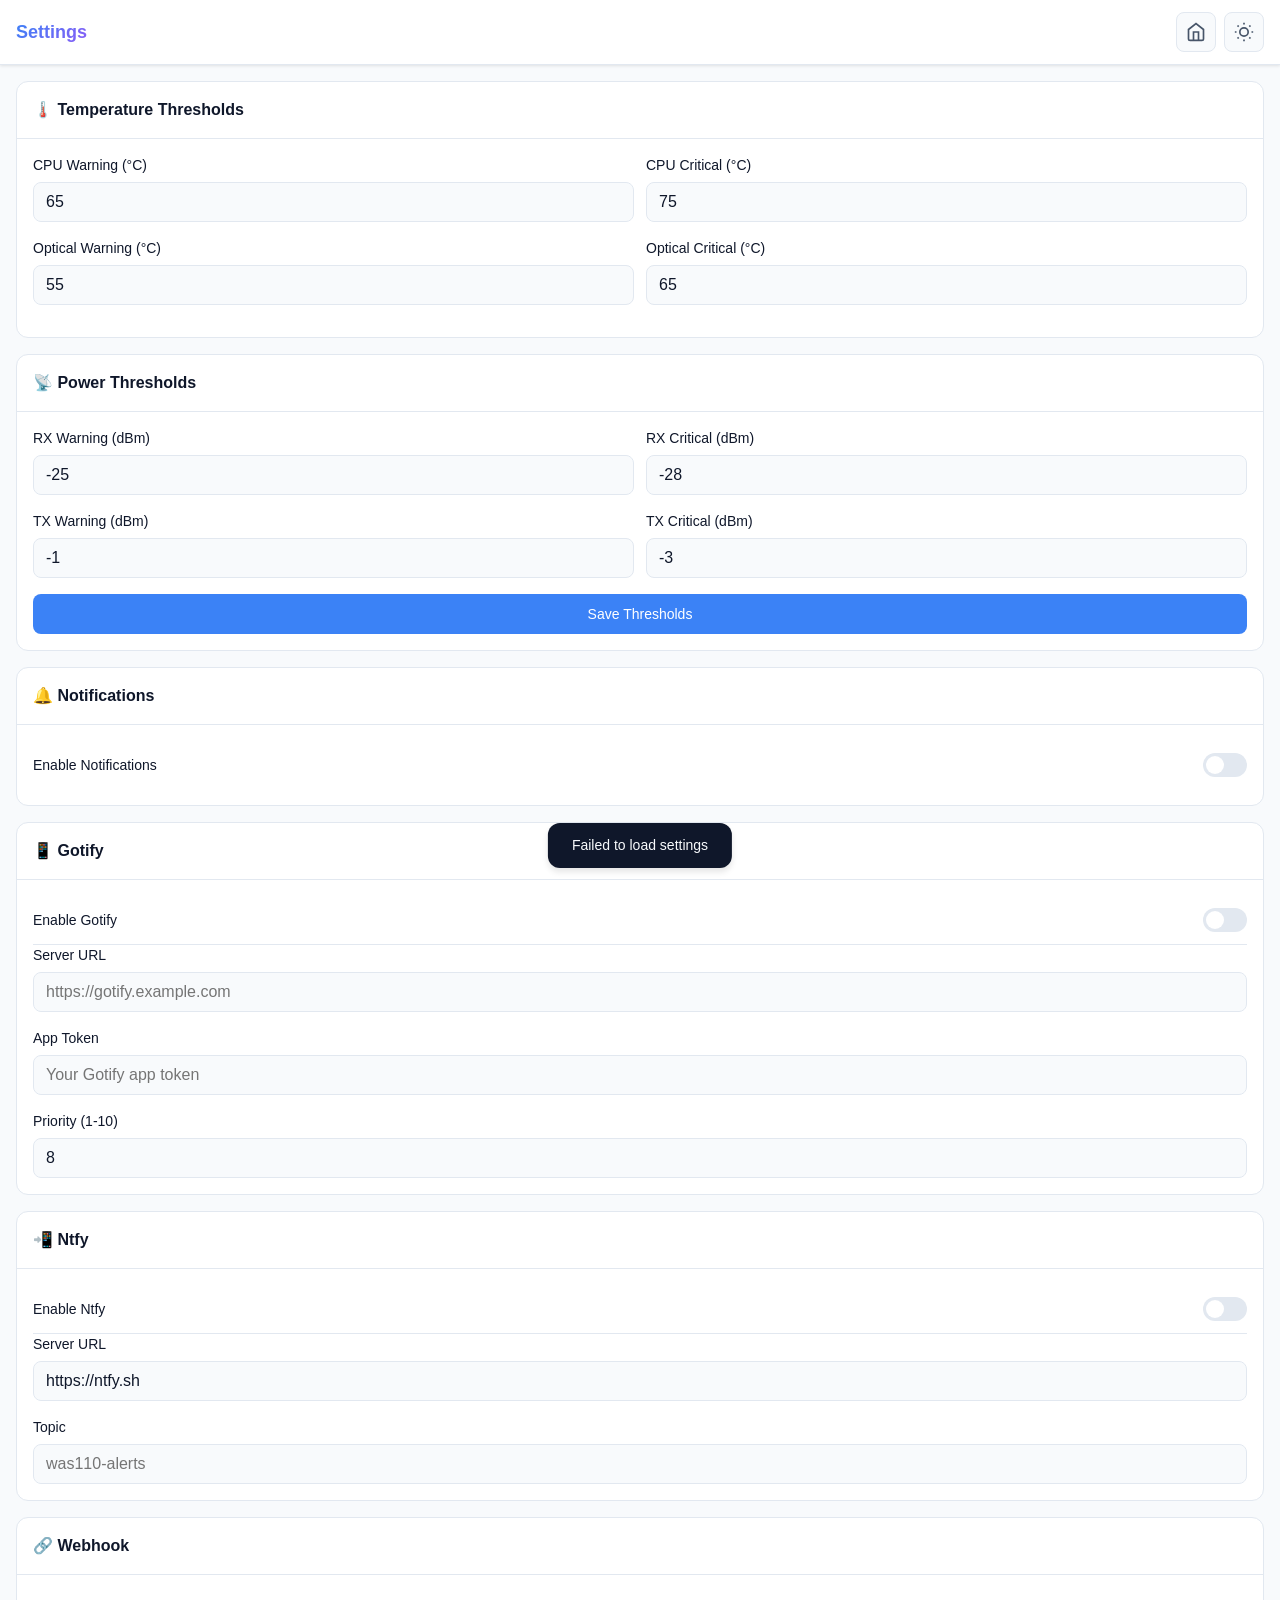
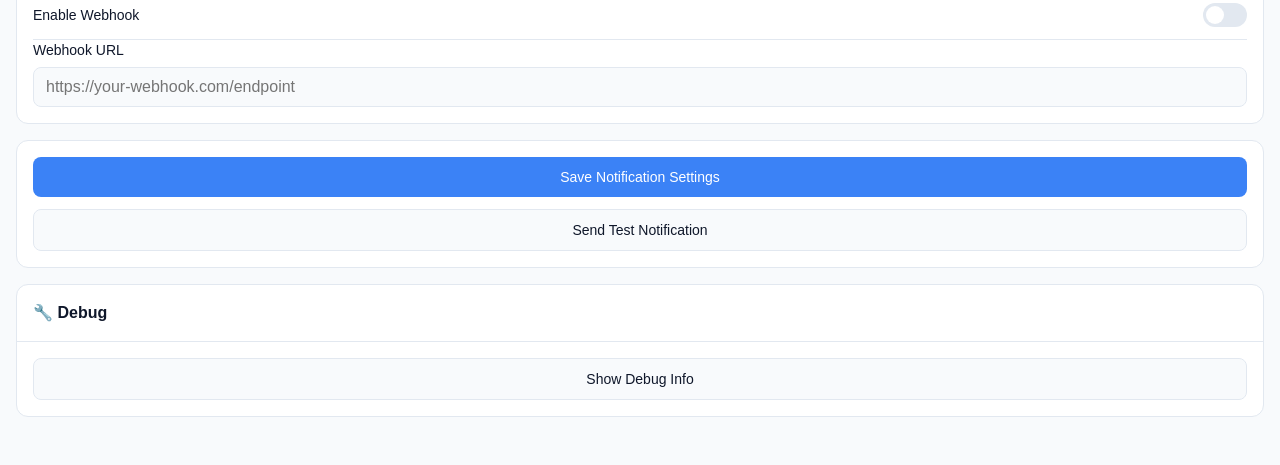
==== static/settings.html @ fa09be5e "feat: Add mobile-first UI, PWA support, and configurable notifications - Refactor UI with mobile-fir" ====
<!DOCTYPE html>
<html lang="en">
<head>
    <meta charset="UTF-8">
    <meta name="viewport" content="width=device-width, initial-scale=1.0, viewport-fit=cover">
    <meta name="theme-color" content="#3b82f6">
    <title>Settings - WAS-110 Monitor</title>
    <link rel="manifest" href="/manifest.json">
    <link rel="stylesheet" href="/static/css/style.css">
    <link rel="icon" href="data:image/svg+xml,<svg xmlns='http://www.w3.org/2000/svg' viewBox='0 0 100 100'><text y='.9em' font-size='90'>⚙️</text></svg>">
</head>
<body>
    <!-- Header -->
    <header class="header">
        <div class="header-content">
            <h1 class="logo">Settings</h1>
            <div class="header-actions">
                <a href="/" class="icon-btn" title="Back to Dashboard">
                    <svg viewBox="0 0 24 24" fill="none" stroke="currentColor" stroke-width="2">
                        <path d="M3 9l9-7 9 7v11a2 2 0 01-2 2H5a2 2 0 01-2-2z"/>
                        <polyline points="9 22 9 12 15 12 15 22"/>
                    </svg>
                </a>
                <button id="theme-btn" class="icon-btn" title="Toggle theme">
                    <svg viewBox="0 0 24 24" fill="none" stroke="currentColor" stroke-width="2">
                        <circle cx="12" cy="12" r="5"/>
                        <path d="M12 1v2M12 21v2M4.22 4.22l1.42 1.42M18.36 18.36l1.42 1.42M1 12h2M21 12h2M4.22 19.78l1.42-1.42M18.36 5.64l1.42-1.42"/>
                    </svg>
                </button>
            </div>
        </div>
    </header>

    <main class="main">
        <!-- Alert Thresholds -->
        <div class="settings-section">
            <div class="settings-header">🌡️ Temperature Thresholds</div>
            <div class="settings-content">
                <div class="form-row">
                    <div class="form-group">
                        <label class="form-label">CPU Warning (°C)</label>
                        <input type="number" class="form-input" id="temp1_warning" value="65">
                    </div>
                    <div class="form-group">
                        <label class="form-label">CPU Critical (°C)</label>
                        <input type="number" class="form-input" id="temp1_critical" value="75">
                    </div>
                </div>
                <div class="form-row">
                    <div class="form-group">
                        <label class="form-label">Optical Warning (°C)</label>
                        <input type="number" class="form-input" id="optical_temp_warning" value="55">
                    </div>
                    <div class="form-group">
                        <label class="form-label">Optical Critical (°C)</label>
                        <input type="number" class="form-input" id="optical_temp_critical" value="65">
                    </div>
                </div>
            </div>
        </div>

        <div class="settings-section">
            <div class="settings-header">📡 Power Thresholds</div>
            <div class="settings-content">
                <div class="form-row">
                    <div class="form-group">
                        <label class="form-label">RX Warning (dBm)</label>
                        <input type="number" step="0.1" class="form-input" id="rx_power_warning" value="-25">
                    </div>
                    <div class="form-group">
                        <label class="form-label">RX Critical (dBm)</label>
                        <input type="number" step="0.1" class="form-input" id="rx_power_critical" value="-28">
                    </div>
                </div>
                <div class="form-row">
                    <div class="form-group">
                        <label class="form-label">TX Warning (dBm)</label>
                        <input type="number" step="0.1" class="form-input" id="tx_power_warning" value="-1">
                    </div>
                    <div class="form-group">
                        <label class="form-label">TX Critical (dBm)</label>
                        <input type="number" step="0.1" class="form-input" id="tx_power_critical" value="-3">
                    </div>
                </div>
                <button class="btn btn-primary btn-block" id="save-thresholds">Save Thresholds</button>
            </div>
        </div>

        <!-- Notifications -->
        <div class="settings-section">
            <div class="settings-header">🔔 Notifications</div>
            <div class="settings-content">
                <div class="toggle-group">
                    <span class="toggle-label">Enable Notifications</span>
                    <label class="toggle">
                        <input type="checkbox" id="notifications_enabled">
                        <span class="toggle-slider"></span>
                    </label>
                </div>
            </div>
        </div>

        <!-- Gotify -->
        <div class="settings-section">
            <div class="settings-header">📱 Gotify</div>
            <div class="settings-content">
                <div class="toggle-group">
                    <span class="toggle-label">Enable Gotify</span>
                    <label class="toggle">
                        <input type="checkbox" id="gotify_enabled">
                        <span class="toggle-slider"></span>
                    </label>
                </div>
                <div class="form-group">
                    <label class="form-label">Server URL</label>
                    <input type="url" class="form-input" id="gotify_url" placeholder="https://gotify.example.com">
                </div>
                <div class="form-group">
                    <label class="form-label">App Token</label>
                    <input type="password" class="form-input" id="gotify_token" placeholder="Your Gotify app token">
                </div>
                <div class="form-group">
                    <label class="form-label">Priority (1-10)</label>
                    <input type="number" class="form-input" id="gotify_priority" value="8" min="1" max="10">
                </div>
            </div>
        </div>

        <!-- Ntfy -->
        <div class="settings-section">
            <div class="settings-header">📲 Ntfy</div>
            <div class="settings-content">
                <div class="toggle-group">
                    <span class="toggle-label">Enable Ntfy</span>
                    <label class="toggle">
                        <input type="checkbox" id="ntfy_enabled">
                        <span class="toggle-slider"></span>
                    </label>
                </div>
                <div class="form-group">
                    <label class="form-label">Server URL</label>
                    <input type="url" class="form-input" id="ntfy_url" placeholder="https://ntfy.sh" value="https://ntfy.sh">
                </div>
                <div class="form-group">
                    <label class="form-label">Topic</label>
                    <input type="text" class="form-input" id="ntfy_topic" placeholder="was110-alerts">
                </div>
            </div>
        </div>

        <!-- Webhook -->
        <div class="settings-section">
            <div class="settings-header">🔗 Webhook</div>
            <div class="settings-content">
                <div class="toggle-group">
                    <span class="toggle-label">Enable Webhook</span>
                    <label class="toggle">
                        <input type="checkbox" id="webhook_enabled">
                        <span class="toggle-slider"></span>
                    </label>
                </div>
                <div class="form-group">
                    <label class="form-label">Webhook URL</label>
                    <input type="url" class="form-input" id="webhook_url" placeholder="https://your-webhook.com/endpoint">
                </div>
            </div>
        </div>

        <!-- Actions -->
        <div class="settings-section">
            <div class="settings-content">
                <button class="btn btn-primary btn-block" id="save-notifications" style="margin-bottom: 0.75rem">
                    Save Notification Settings
                </button>
                <button class="btn btn-secondary btn-block" id="test-notifications">
                    Send Test Notification
                </button>
            </div>
        </div>

        <!-- Debug -->
        <div class="settings-section">
            <div class="settings-header">🔧 Debug</div>
            <div class="settings-content">
                <button class="btn btn-secondary btn-block" id="show-debug">
                    Show Debug Info
                </button>
                <pre id="debug-output" style="display:none; margin-top:1rem; font-size:0.75rem; overflow-x:auto; background:var(--bg-primary); padding:1rem; border-radius:8px;"></pre>
            </div>
        </div>
    </main>

    <!-- Bottom Nav (Mobile) -->
    <nav class="bottom-nav">
        <a href="/" class="nav-item">
            <svg viewBox="0 0 24 24" fill="none" stroke="currentColor" stroke-width="2">
                <path d="M3 9l9-7 9 7v11a2 2 0 01-2 2H5a2 2 0 01-2-2z"/>
                <polyline points="9 22 9 12 15 12 15 22"/>
            </svg>
            Dashboard
        </a>
        <a href="/settings" class="nav-item active">
            <svg viewBox="0 0 24 24" fill="none" stroke="currentColor" stroke-width="2">
                <circle cx="12" cy="12" r="3"/>
                <path d="M19.4 15a1.65 1.65 0 00.33 1.82l.06.06a2 2 0 010 2.83 2 2 0 01-2.83 0l-.06-.06a1.65 1.65 0 00-1.82-.33 1.65 1.65 0 00-1 1.51V21a2 2 0 01-2 2 2 2 0 01-2-2v-.09A1.65 1.65 0 009 19.4a1.65 1.65 0 00-1.82.33l-.06.06a2 2 0 01-2.83 0 2 2 0 010-2.83l.06-.06a1.65 1.65 0 00.33-1.82 1.65 1.65 0 00-1.51-1H3a2 2 0 01-2-2 2 2 0 012-2h.09A1.65 1.65 0 004.6 9a1.65 1.65 0 00-.33-1.82l-.06-.06a2 2 0 010-2.83 2 2 0 012.83 0l.06.06a1.65 1.65 0 001.82.33H9a1.65 1.65 0 001-1.51V3a2 2 0 012-2 2 2 0 012 2v.09a1.65 1.65 0 001 1.51 1.65 1.65 0 001.82-.33l.06-.06a2 2 0 012.83 0 2 2 0 010 2.83l-.06.06a1.65 1.65 0 00-.33 1.82V9a1.65 1.65 0 001.51 1H21a2 2 0 012 2 2 2 0 01-2 2h-.09a1.65 1.65 0 00-1.51 1z"/>
            </svg>
            Settings
        </a>
    </nav>

    <!-- Toast -->
    <div id="toast" class="toast"></div>

    <script>
        // Theme
        const theme = localStorage.getItem('theme') || 'light';
        document.documentElement.setAttribute('data-theme', theme);

        document.getElementById('theme-btn').addEventListener('click', () => {
            const current = document.documentElement.getAttribute('data-theme');
            const next = current === 'light' ? 'dark' : 'light';
            document.documentElement.setAttribute('data-theme', next);
            localStorage.setItem('theme', next);
        });

        // Toast
        function showToast(msg, duration = 3000) {
            const toast = document.getElementById('toast');
            toast.textContent = msg;
            toast.classList.add('show');
            setTimeout(() => toast.classList.remove('show'), duration);
        }

        // Load settings
        async function loadSettings() {
            try {
                const res = await fetch('/api/settings');
                const data = await res.json();

                // Thresholds
                const t = data.thresholds;
                document.getElementById('temp1_warning').value = t.temp1_warning;
                document.getElementById('temp1_critical').value = t.temp1_critical;
                document.getElementById('optical_temp_warning').value = t.optical_temp_warning;
                document.getElementById('optical_temp_critical').value = t.optical_temp_critical;
                document.getElementById('rx_power_warning').value = t.rx_power_warning;
                document.getElementById('rx_power_critical').value = t.rx_power_critical;
                document.getElementById('tx_power_warning').value = t.tx_power_warning;
                document.getElementById('tx_power_critical').value = t.tx_power_critical;

                // Notifications
                const n = data.notifications;
                document.getElementById('notifications_enabled').checked = n.enabled;
                document.getElementById('gotify_enabled').checked = n.gotify.enabled;
                document.getElementById('gotify_url').value = n.gotify.url || '';
                document.getElementById('gotify_token').value = n.gotify.token || '';
                document.getElementById('gotify_priority').value = n.gotify.priority || 8;
                document.getElementById('ntfy_enabled').checked = n.ntfy.enabled;
                document.getElementById('ntfy_url').value = n.ntfy.url || 'https://ntfy.sh';
                document.getElementById('ntfy_topic').value = n.ntfy.topic || '';
                document.getElementById('webhook_enabled').checked = n.webhook.enabled;
                document.getElementById('webhook_url').value = n.webhook.url || '';
            } catch (e) {
                showToast('Failed to load settings');
            }
        }

        // Save thresholds
        document.getElementById('save-thresholds').addEventListener('click', async () => {
            const data = {
                temp1_warning: parseFloat(document.getElementById('temp1_warning').value),
                temp1_critical: parseFloat(document.getElementById('temp1_critical').value),
                temp2_warning: parseFloat(document.getElementById('temp1_warning').value),
                temp2_critical: parseFloat(document.getElementById('temp1_critical').value),
                optical_temp_warning: parseFloat(document.getElementById('optical_temp_warning').value),
                optical_temp_critical: parseFloat(document.getElementById('optical_temp_critical').value),
                rx_power_warning: parseFloat(document.getElementById('rx_power_warning').value),
                rx_power_critical: parseFloat(document.getElementById('rx_power_critical').value),
                tx_power_warning: parseFloat(document.getElementById('tx_power_warning').value),
                tx_power_critical: parseFloat(document.getElementById('tx_power_critical').value),
            };

            try {
                const res = await fetch('/api/settings/thresholds', {
                    method: 'POST',
                    headers: { 'Content-Type': 'application/json' },
                    body: JSON.stringify(data)
                });
                if (res.ok) showToast('Thresholds saved!');
                else showToast('Failed to save');
            } catch (e) {
                showToast('Error saving thresholds');
            }
        });

        // Save notifications
        document.getElementById('save-notifications').addEventListener('click', async () => {
            const data = {
                notifications_enabled: document.getElementById('notifications_enabled').checked,
                gotify_enabled: document.getElementById('gotify_enabled').checked,
                gotify_url: document.getElementById('gotify_url').value,
                gotify_token: document.getElementById('gotify_token').value,
                gotify_priority: parseInt(document.getElementById('gotify_priority').value),
                ntfy_enabled: document.getElementById('ntfy_enabled').checked,
                ntfy_url: document.getElementById('ntfy_url').value,
                ntfy_topic: document.getElementById('ntfy_topic').value,
                webhook_enabled: document.getElementById('webhook_enabled').checked,
                webhook_url: document.getElementById('webhook_url').value,
            };

            try {
                const res = await fetch('/api/settings/notifications', {
                    method: 'POST',
                    headers: { 'Content-Type': 'application/json' },
                    body: JSON.stringify(data)
                });
                if (res.ok) showToast('Notification settings saved!');
                else showToast('Failed to save');
            } catch (e) {
                showToast('Error saving notifications');
            }
        });

        // Test notifications
        document.getElementById('test-notifications').addEventListener('click', async () => {
            try {
                const res = await fetch('/api/notifications/test', { method: 'POST' });
                const data = await res.json();
                if (data.results.success.length > 0) {
                    showToast(`Test sent to: ${data.results.success.join(', ')}`);
                } else {
                    showToast('No notifications sent. Check settings.');
                }
            } catch (e) {
                showToast('Error sending test');
            }
        });

        // Debug
        document.getElementById('show-debug').addEventListener('click', async () => {
            const output = document.getElementById('debug-output');
            if (output.style.display === 'none') {
                try {
                    const res = await fetch('/api/debug');
                    const data = await res.json();
                    output.textContent = JSON.stringify(data, null, 2);
                    output.style.display = 'block';
                } catch (e) {
                    output.textContent = 'Error loading debug info';
                    output.style.display = 'block';
                }
            } else {
                output.style.display = 'none';
            }
        });

        loadSettings();
    </script>
</body>
</html>
---- static/css/style.css ----
/* WAS-110 Monitor - Mobile-First Responsive Design */

:root {
    --bg-primary: #f8fafc;
    --bg-secondary: #ffffff;
    --bg-card: #ffffff;
    --text-primary: #0f172a;
    --text-secondary: #475569;
    --text-muted: #94a3b8;
    --border-color: #e2e8f0;
    --shadow: 0 1px 3px rgba(0,0,0,0.1);
    --shadow-lg: 0 4px 6px rgba(0,0,0,0.1);
    --radius: 12px;
    --radius-sm: 8px;

    --status-ok: #10b981;
    --status-warning: #f59e0b;
    --status-critical: #ef4444;
    --status-info: #3b82f6;

    --chart-temp1: #ef4444;
    --chart-temp2: #f97316;
    --chart-optical: #eab308;
    --chart-voltage: #22c55e;
    --chart-bias: #06b6d4;
    --chart-tx: #8b5cf6;
    --chart-rx: #ec4899;
}

[data-theme="dark"] {
    --bg-primary: #0f172a;
    --bg-secondary: #1e293b;
    --bg-card: #1e293b;
    --text-primary: #f1f5f9;
    --text-secondary: #94a3b8;
    --text-muted: #64748b;
    --border-color: #334155;
    --shadow: 0 1px 3px rgba(0,0,0,0.3);
    --shadow-lg: 0 4px 6px rgba(0,0,0,0.4);
}

* {
    margin: 0;
    padding: 0;
    box-sizing: border-box;
    -webkit-tap-highlight-color: transparent;
}

html { font-size: 16px; }

body {
    font-family: -apple-system, BlinkMacSystemFont, 'Segoe UI', Roboto, sans-serif;
    background: var(--bg-primary);
    color: var(--text-primary);
    min-height: 100vh;
    min-height: 100dvh;
    line-height: 1.5;
    transition: background 0.2s, color 0.2s;
}

/* Header */
.header {
    background: var(--bg-secondary);
    border-bottom: 1px solid var(--border-color);
    padding: 0.75rem 1rem;
    position: sticky;
    top: 0;
    z-index: 100;
    box-shadow: var(--shadow);
}

.header-content {
    display: flex;
    justify-content: space-between;
    align-items: center;
    max-width: 1400px;
    margin: 0 auto;
}

.logo {
    font-size: 1.125rem;
    font-weight: 700;
    background: linear-gradient(135deg, #3b82f6, #8b5cf6);
    -webkit-background-clip: text;
    -webkit-text-fill-color: transparent;
    background-clip: text;
}

.header-actions {
    display: flex;
    align-items: center;
    gap: 0.5rem;
}

.icon-btn {
    width: 40px;
    height: 40px;
    border-radius: var(--radius-sm);
    border: 1px solid var(--border-color);
    background: var(--bg-primary);
    color: var(--text-secondary);
    display: flex;
    align-items: center;
    justify-content: center;
    cursor: pointer;
    transition: all 0.2s;
}

.icon-btn:hover, .icon-btn:active { background: var(--border-color); }
.icon-btn svg { width: 20px; height: 20px; }
.icon-btn.spinning svg { animation: spin 1s linear infinite; }

@keyframes spin {
    from { transform: rotate(0deg); }
    to { transform: rotate(360deg); }
}

.connection-badge {
    display: flex;
    align-items: center;
    gap: 0.375rem;
    padding: 0.375rem 0.75rem;
    border-radius: 9999px;
    font-size: 0.75rem;
    font-weight: 500;
}

.connection-badge.connected {
    background: rgba(16, 185, 129, 0.1);
    color: var(--status-ok);
}

.connection-badge.disconnected {
    background: rgba(239, 68, 68, 0.1);
    color: var(--status-critical);
}

.status-dot {
    width: 6px;
    height: 6px;
    border-radius: 50%;
    background: currentColor;
}

.status-dot.pulse { animation: pulse 2s infinite; }

@keyframes pulse {
    0%, 100% { opacity: 1; }
    50% { opacity: 0.4; }
}

/* Main */
.main {
    padding: 1rem;
    padding-bottom: 5rem;
    max-width: 1400px;
    margin: 0 auto;
}

@media (min-width: 768px) {
    .main { padding-bottom: 2rem; }
}

/* System Info */
.system-info {
    display: flex;
    gap: 1rem;
    padding: 0.75rem 1rem;
    background: var(--bg-card);
    border-radius: var(--radius);
    border: 1px solid var(--border-color);
    margin-bottom: 1rem;
    overflow-x: auto;
    -webkit-overflow-scrolling: touch;
}

.info-item {
    display: flex;
    flex-direction: column;
    min-width: max-content;
}

.info-label {
    font-size: 0.625rem;
    text-transform: uppercase;
    letter-spacing: 0.05em;
    color: var(--text-muted);
}

.info-value {
    font-size: 0.875rem;
    font-weight: 600;
    color: var(--text-primary);
}

/* Stats Grid */
.stats-grid {
    display: grid;
    grid-template-columns: repeat(2, 1fr);
    gap: 0.75rem;
    margin-bottom: 1.5rem;
}

@media (min-width: 640px) {
    .stats-grid { grid-template-columns: repeat(4, 1fr); }
}

@media (min-width: 1024px) {
    .stats-grid { grid-template-columns: repeat(4, 1fr); }
}

.stat-card {
    background: var(--bg-card);
    border-radius: var(--radius);
    padding: 1rem;
    border: 1px solid var(--border-color);
    box-shadow: var(--shadow);
    transition: transform 0.2s;
}

.stat-card:active { transform: scale(0.98); }

.stat-card.warning { border-left: 3px solid var(--status-warning); }

.stat-card.critical {
    border-left: 3px solid var(--status-critical);
    animation: critical-bg 1s infinite;
}

@keyframes critical-bg {
    0%, 100% { background: var(--bg-card); }
    50% { background: rgba(239, 68, 68, 0.05); }
}

.stat-header {
    display: flex;
    justify-content: space-between;
    align-items: center;
    margin-bottom: 0.5rem;
}

.stat-title {
    font-size: 0.75rem;
    color: var(--text-muted);
    font-weight: 500;
}

.stat-icon { font-size: 1rem; }

.stat-value {
    font-size: 1.5rem;
    font-weight: 700;
    color: var(--text-primary);
    line-height: 1;
}

.stat-value .unit {
    font-size: 0.75rem;
    font-weight: 500;
    color: var(--text-muted);
    margin-left: 2px;
}

/* Sections */
.section { margin-bottom: 1.5rem; }

.section-header {
    display: flex;
    justify-content: space-between;
    align-items: center;
    margin-bottom: 0.75rem;
    flex-wrap: wrap;
    gap: 0.5rem;
}

.section-title {
    font-size: 1rem;
    font-weight: 600;
    display: flex;
    align-items: center;
    gap: 0.5rem;
}

/* Time Range */
.time-range {
    display: flex;
    gap: 0.25rem;
    background: var(--bg-card);
    padding: 0.25rem;
    border-radius: var(--radius-sm);
    border: 1px solid var(--border-color);
    overflow-x: auto;
}

.time-btn {
    padding: 0.5rem 0.75rem;
    border: none;
    border-radius: 6px;
    background: transparent;
    color: var(--text-secondary);
    font-size: 0.75rem;
    font-weight: 500;
    cursor: pointer;
    white-space: nowrap;
    transition: all 0.2s;
}

.time-btn:hover { background: var(--bg-primary); }
.time-btn.active { background: var(--status-info); color: white; }

/* Charts */
.charts-grid {
    display: grid;
    grid-template-columns: 1fr;
    gap: 1rem;
}

@media (min-width: 768px) {
    .charts-grid { grid-template-columns: repeat(2, 1fr); }
}

.chart-card {
    background: var(--bg-card);
    border-radius: var(--radius);
    padding: 1rem;
    border: 1px solid var(--border-color);
    box-shadow: var(--shadow);
}

.chart-title {
    font-size: 0.875rem;
    font-weight: 600;
    margin-bottom: 0.75rem;
    display: flex;
    align-items: center;
    gap: 0.5rem;
}

.chart-container {
    position: relative;
    height: 180px;
}

@media (min-width: 768px) {
    .chart-container { height: 220px; }
}

/* Alerts */
.alerts-list {
    background: var(--bg-card);
    border-radius: var(--radius);
    border: 1px solid var(--border-color);
    overflow: hidden;
}

.alert-item {
    display: flex;
    align-items: center;
    gap: 0.75rem;
    padding: 0.75rem 1rem;
    border-bottom: 1px solid var(--border-color);
}

.alert-item:last-child { border-bottom: none; }

.alert-badge {
    width: 32px;
    height: 32px;
    border-radius: 50%;
    display: flex;
    align-items: center;
    justify-content: center;
    font-size: 0.875rem;
    flex-shrink: 0;
}

.alert-badge.warning { background: rgba(245, 158, 11, 0.1); }
.alert-badge.critical { background: rgba(239, 68, 68, 0.1); }
.alert-badge.recovery { background: rgba(16, 185, 129, 0.1); }

.alert-content { flex: 1; min-width: 0; }
.alert-title { font-size: 0.875rem; font-weight: 500; }

.alert-message {
    font-size: 0.75rem;
    color: var(--text-secondary);
    white-space: nowrap;
    overflow: hidden;
    text-overflow: ellipsis;
}

.alert-time {
    font-size: 0.625rem;
    color: var(--text-muted);
    white-space: nowrap;
}

.no-alerts {
    padding: 2rem;
    text-align: center;
    color: var(--text-muted);
    font-size: 0.875rem;
}

/* Bottom Nav */
.bottom-nav {
    display: flex;
    position: fixed;
    bottom: 0;
    left: 0;
    right: 0;
    background: var(--bg-secondary);
    border-top: 1px solid var(--border-color);
    padding: 0.5rem;
    padding-bottom: max(0.5rem, env(safe-area-inset-bottom));
    z-index: 100;
}

@media (min-width: 768px) {
    .bottom-nav { display: none; }
}

.nav-item {
    flex: 1;
    display: flex;
    flex-direction: column;
    align-items: center;
    gap: 0.25rem;
    padding: 0.5rem;
    border-radius: var(--radius-sm);
    color: var(--text-muted);
    text-decoration: none;
    font-size: 0.625rem;
    transition: all 0.2s;
}

.nav-item.active, .nav-item:hover {
    color: var(--status-info);
    background: rgba(59, 130, 246, 0.1);
}

.nav-item svg { width: 20px; height: 20px; }

/* Settings Page */
.settings-section {
    background: var(--bg-card);
    border-radius: var(--radius);
    border: 1px solid var(--border-color);
    margin-bottom: 1rem;
    overflow: hidden;
}

.settings-header {
    padding: 1rem;
    border-bottom: 1px solid var(--border-color);
    font-weight: 600;
    display: flex;
    align-items: center;
    gap: 0.5rem;
}

.settings-content { padding: 1rem; }

.form-group { margin-bottom: 1rem; }
.form-group:last-child { margin-bottom: 0; }

.form-label {
    display: block;
    font-size: 0.875rem;
    font-weight: 500;
    margin-bottom: 0.375rem;
    color: var(--text-primary);
}

.form-hint {
    font-size: 0.75rem;
    color: var(--text-muted);
    margin-top: 0.25rem;
}

.form-input {
    width: 100%;
    padding: 0.625rem 0.75rem;
    border: 1px solid var(--border-color);
    border-radius: var(--radius-sm);
    background: var(--bg-primary);
    color: var(--text-primary);
    font-size: 1rem;
    transition: border-color 0.2s;
}

.form-input:focus {
    outline: none;
    border-color: var(--status-info);
}

.form-row {
    display: grid;
    grid-template-columns: repeat(2, 1fr);
    gap: 0.75rem;
}

.toggle-group {
    display: flex;
    align-items: center;
    justify-content: space-between;
    padding: 0.75rem 0;
    border-bottom: 1px solid var(--border-color);
}

.toggle-group:last-child { border-bottom: none; }

.toggle-label { font-size: 0.875rem; }

.toggle {
    position: relative;
    width: 44px;
    height: 24px;
}

.toggle input { opacity: 0; width: 0; height: 0; }

.toggle-slider {
    position: absolute;
    cursor: pointer;
    inset: 0;
    background: var(--border-color);
    border-radius: 24px;
    transition: 0.2s;
}

.toggle-slider:before {
    position: absolute;
    content: "";
    height: 18px;
    width: 18px;
    left: 3px;
    bottom: 3px;
    background: white;
    border-radius: 50%;
    transition: 0.2s;
}

.toggle input:checked + .toggle-slider { background: var(--status-info); }
.toggle input:checked + .toggle-slider:before { transform: translateX(20px); }

.btn {
    display: inline-flex;
    align-items: center;
    justify-content: center;
    gap: 0.5rem;
    padding: 0.75rem 1.5rem;
    border-radius: var(--radius-sm);
    font-size: 0.875rem;
    font-weight: 500;
    cursor: pointer;
    transition: all 0.2s;
    border: none;
}

.btn-primary { background: var(--status-info); color: white; }
.btn-primary:hover { background: #2563eb; }

.btn-secondary {
    background: var(--bg-primary);
    color: var(--text-primary);
    border: 1px solid var(--border-color);
}

.btn-secondary:hover { background: var(--border-color); }
.btn-block { width: 100%; }

/* Toast */
.toast {
    position: fixed;
    bottom: 5rem;
    left: 50%;
    transform: translateX(-50%) translateY(100px);
    background: var(--text-primary);
    color: var(--bg-primary);
    padding: 0.75rem 1.5rem;
    border-radius: var(--radius);
    font-size: 0.875rem;
    box-shadow: var(--shadow-lg);
    opacity: 0;
    transition: all 0.3s;
    z-index: 1000;
}

.toast.show {
    transform: translateX(-50%) translateY(0);
    opacity: 1;
}

@media (min-width: 768px) {
    .toast { bottom: 2rem; }
}

/* Hidden on mobile / desktop */
.desktop-only { display: none; }
@media (min-width: 768px) {
    .desktop-only { display: flex; }
    .mobile-only { display: none; }
}
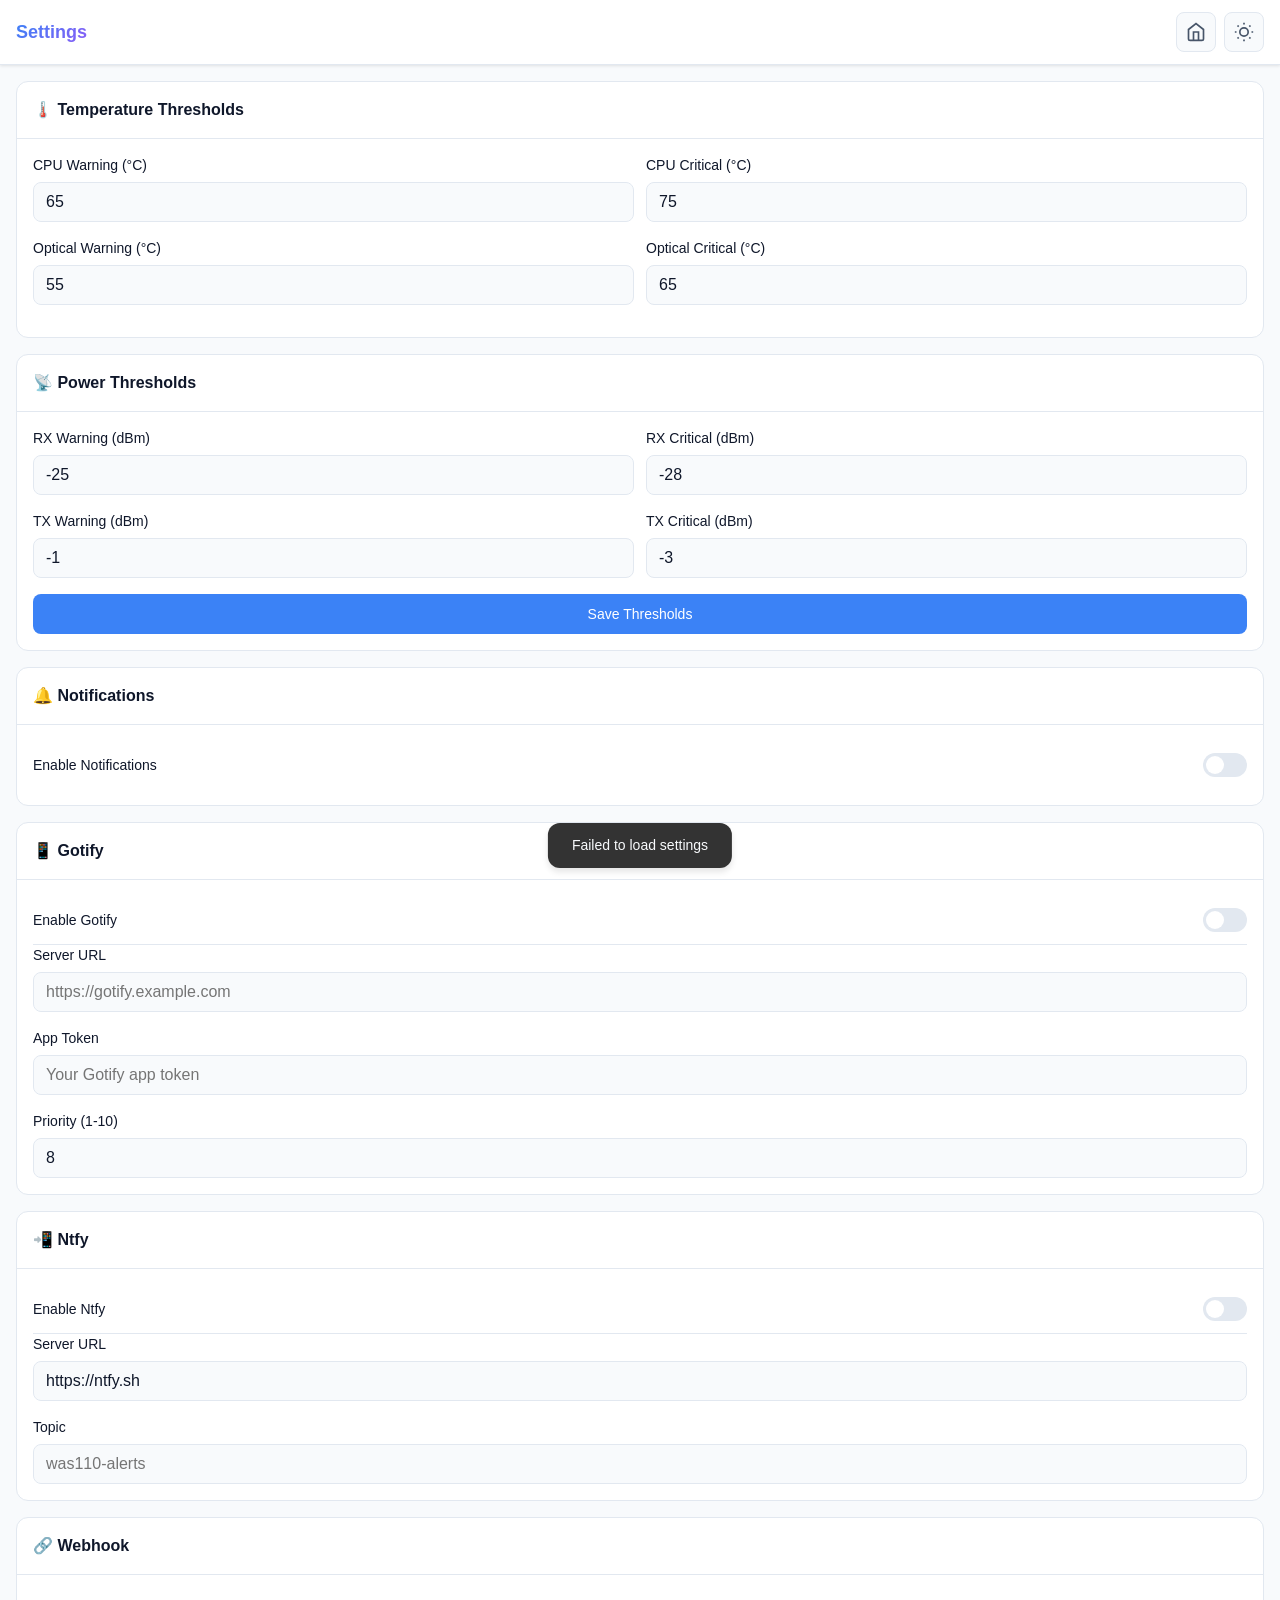
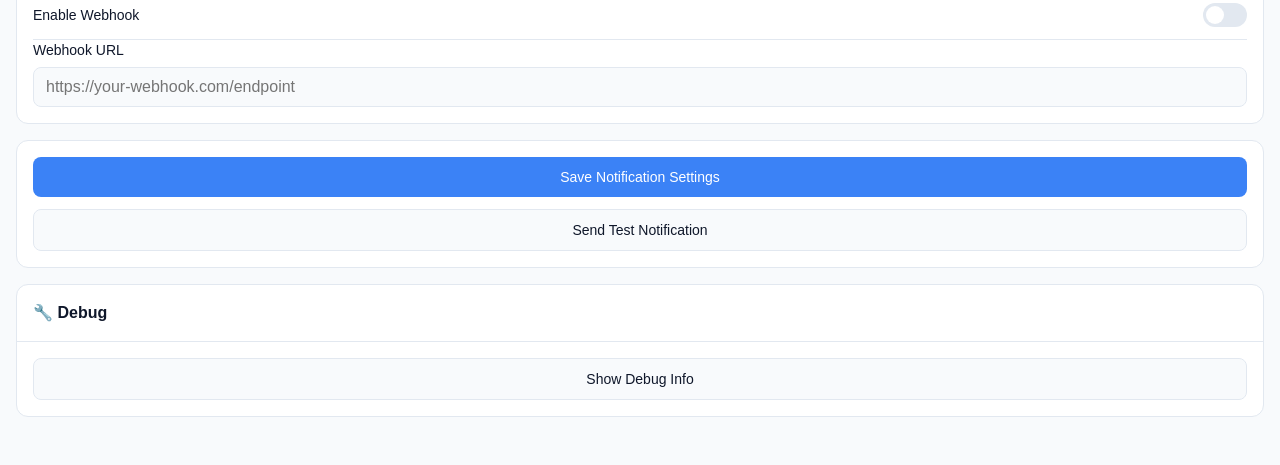
==== commit 74eac2de: "fix: Improve Gotify notification error handling and debugging - Add raise_on_error parameter to _sen" ====
--- a/static/settings.html
+++ b/static/settings.html
@@ -224,10 +224,12 @@
         });
 
         // Toast
-        function showToast(msg, duration = 3000) {
+        function showToast(msg, isError = false) {
             const toast = document.getElementById('toast');
             toast.textContent = msg;
+            toast.style.background = isError ? '#dc3545' : '#333';
             toast.classList.add('show');
+            const duration = isError ? 6000 : 3000;
             setTimeout(() => toast.classList.remove('show'), duration);
         }
 
@@ -328,11 +330,17 @@
                 const data = await res.json();
                 if (data.results.success.length > 0) {
                     showToast(`Test sent to: ${data.results.success.join(', ')}`);
-                } else {
-                    showToast('No notifications sent. Check settings.');
+                }
+                if (data.results.failed && data.results.failed.length > 0) {
+                    const errors = data.results.failed.map(f => `${f.channel}: ${f.error}`).join('; ');
+                    showToast(`Failed: ${errors}`, true);
+                    console.error('Notification failures:', data.results.failed);
+                }
+                if (data.results.success.length === 0 && (!data.results.failed || data.results.failed.length === 0)) {
+                    showToast('No notifications configured or enabled.');
                 }
             } catch (e) {
-                showToast('Error sending test');
+                showToast('Error sending test: ' + e.message, true);
             }
         });
 
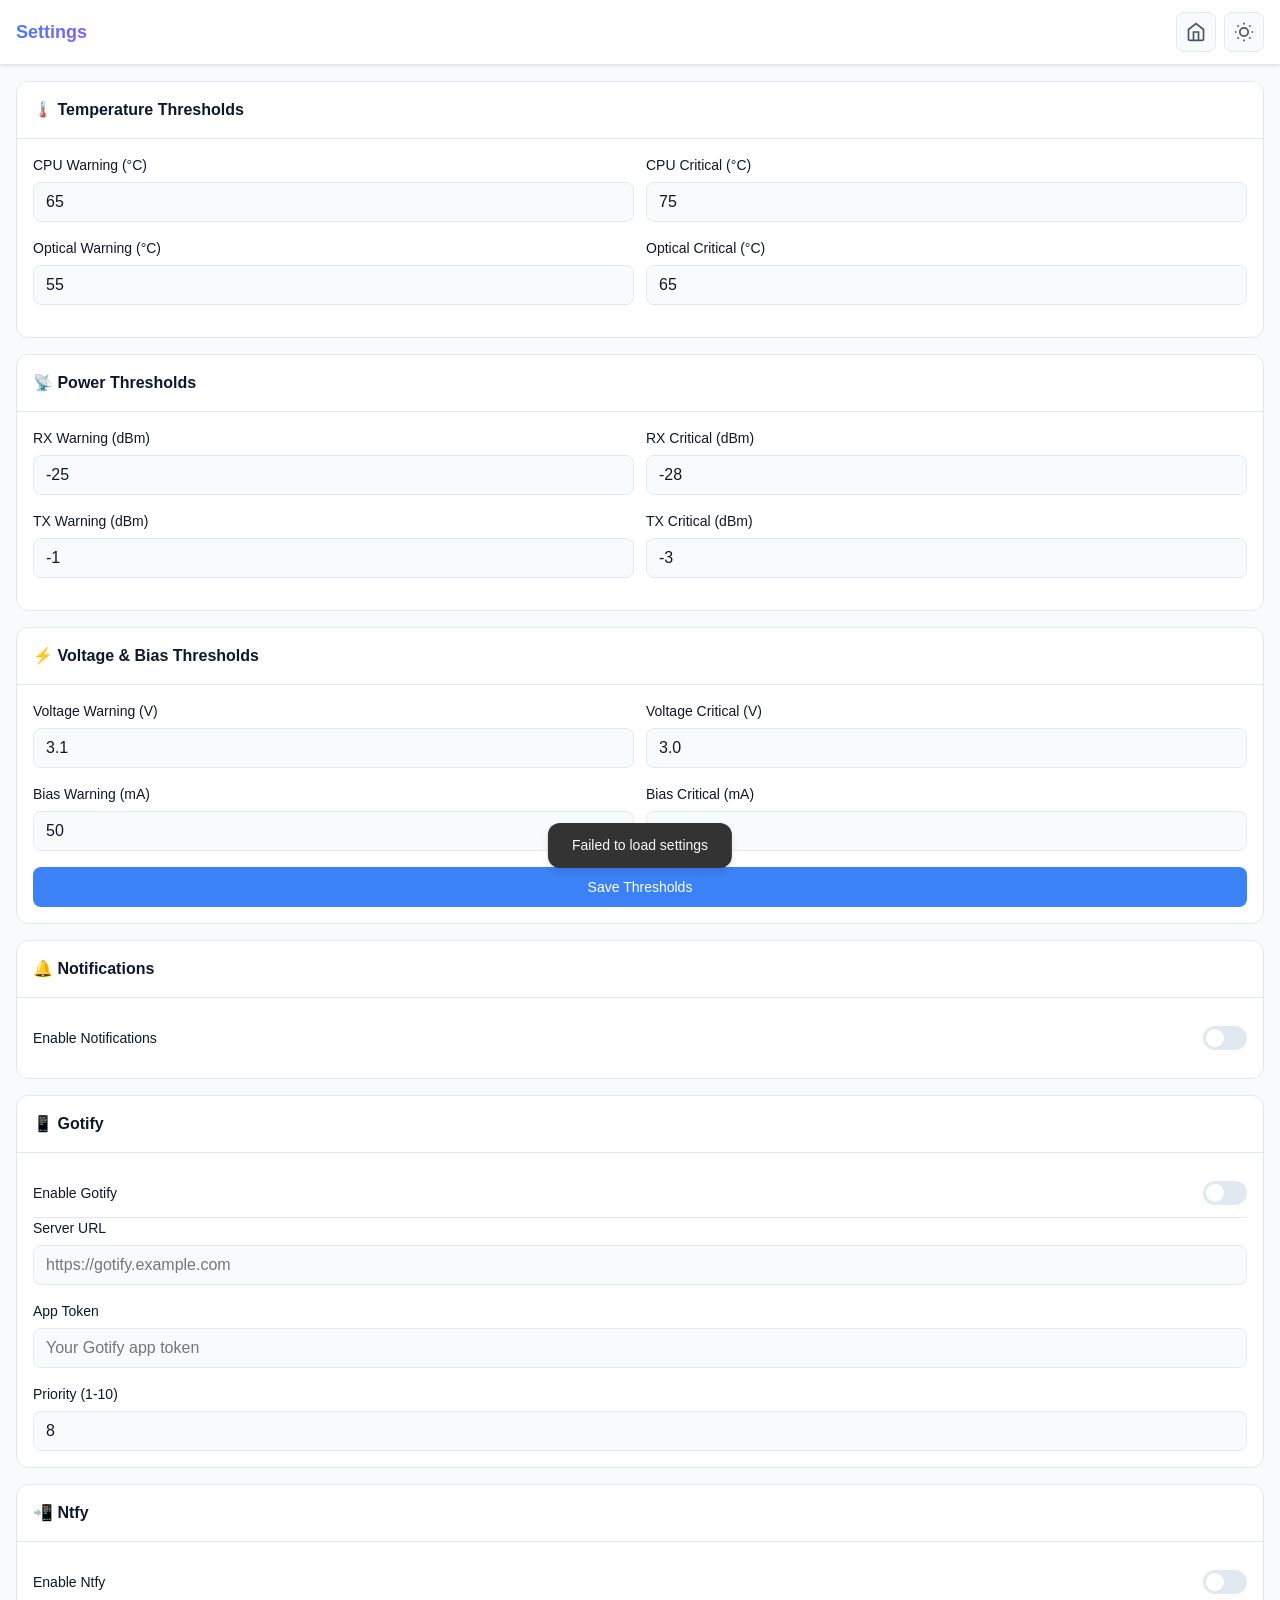
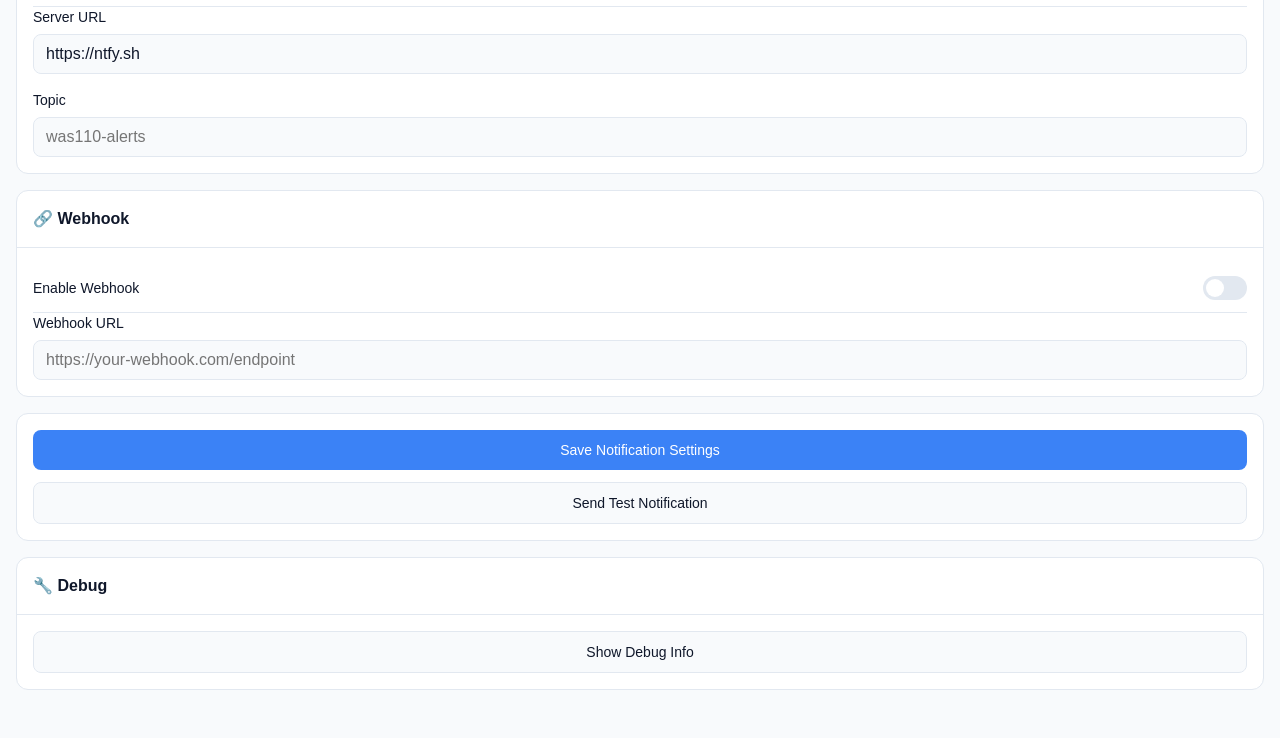
==== commit bcc0bd64: "feat: Add voltage/bias thresholds and persist alert history - Add voltage warning/critical threshold" ====
--- a/static/settings.html
+++ b/static/settings.html
@@ -82,6 +82,32 @@
                         <input type="number" step="0.1" class="form-input" id="tx_power_critical" value="-3">
                     </div>
                 </div>
+            </div>
+        </div>
+
+        <div class="settings-section">
+            <div class="settings-header">⚡ Voltage & Bias Thresholds</div>
+            <div class="settings-content">
+                <div class="form-row">
+                    <div class="form-group">
+                        <label class="form-label">Voltage Warning (V)</label>
+                        <input type="number" step="0.01" class="form-input" id="voltage_warning" value="3.1">
+                    </div>
+                    <div class="form-group">
+                        <label class="form-label">Voltage Critical (V)</label>
+                        <input type="number" step="0.01" class="form-input" id="voltage_critical" value="3.0">
+                    </div>
+                </div>
+                <div class="form-row">
+                    <div class="form-group">
+                        <label class="form-label">Bias Warning (mA)</label>
+                        <input type="number" step="0.1" class="form-input" id="bias_current_warning" value="50">
+                    </div>
+                    <div class="form-group">
+                        <label class="form-label">Bias Critical (mA)</label>
+                        <input type="number" step="0.1" class="form-input" id="bias_current_critical" value="70">
+                    </div>
+                </div>
                 <button class="btn btn-primary btn-block" id="save-thresholds">Save Thresholds</button>
             </div>
         </div>
@@ -249,6 +275,10 @@
                 document.getElementById('rx_power_critical').value = t.rx_power_critical;
                 document.getElementById('tx_power_warning').value = t.tx_power_warning;
                 document.getElementById('tx_power_critical').value = t.tx_power_critical;
+                document.getElementById('voltage_warning').value = t.voltage_warning || 3.1;
+                document.getElementById('voltage_critical').value = t.voltage_critical || 3.0;
+                document.getElementById('bias_current_warning').value = t.bias_current_warning || 50;
+                document.getElementById('bias_current_critical').value = t.bias_current_critical || 70;
 
                 // Notifications
                 const n = data.notifications;
@@ -280,10 +310,14 @@
                 rx_power_critical: parseFloat(document.getElementById('rx_power_critical').value),
                 tx_power_warning: parseFloat(document.getElementById('tx_power_warning').value),
                 tx_power_critical: parseFloat(document.getElementById('tx_power_critical').value),
+                voltage_warning: parseFloat(document.getElementById('voltage_warning').value),
+                voltage_critical: parseFloat(document.getElementById('voltage_critical').value),
+                bias_current_warning: parseFloat(document.getElementById('bias_current_warning').value),
+                bias_current_critical: parseFloat(document.getElementById('bias_current_critical').value),
             };
 
             try {
-                const res = await fetch('/api/settings/thresholds', {
+                const res = await fetch('/api/thresholds', {
                     method: 'POST',
                     headers: { 'Content-Type': 'application/json' },
                     body: JSON.stringify(data)
@@ -311,7 +345,7 @@
             };
 
             try {
-                const res = await fetch('/api/settings/notifications', {
+                const res = await fetch('/api/notifications', {
                     method: 'POST',
                     headers: { 'Content-Type': 'application/json' },
                     body: JSON.stringify(data)
--- a/static/css/style.css
+++ b/static/css/style.css
@@ -63,6 +63,7 @@
     background: var(--bg-secondary);
     border-bottom: 1px solid var(--border-color);
     padding: 0.75rem 1rem;
+    padding-top: max(0.75rem, env(safe-area-inset-top));
     position: sticky;
     top: 0;
     z-index: 100;
@@ -598,7 +599,14 @@
 
 /* Hidden on mobile / desktop */
 .desktop-only { display: none; }
+.header-actions .desktop-only { display: none; }
 @media (min-width: 768px) {
     .desktop-only { display: flex; }
+    .header-actions .desktop-only { display: flex; }
     .mobile-only { display: none; }
 }
+
+/* Show refresh button on mobile but hide settings (use bottom nav) */
+@media (max-width: 767px) {
+    .header-actions .icon-btn:not(.desktop-only) { display: flex; }
+}
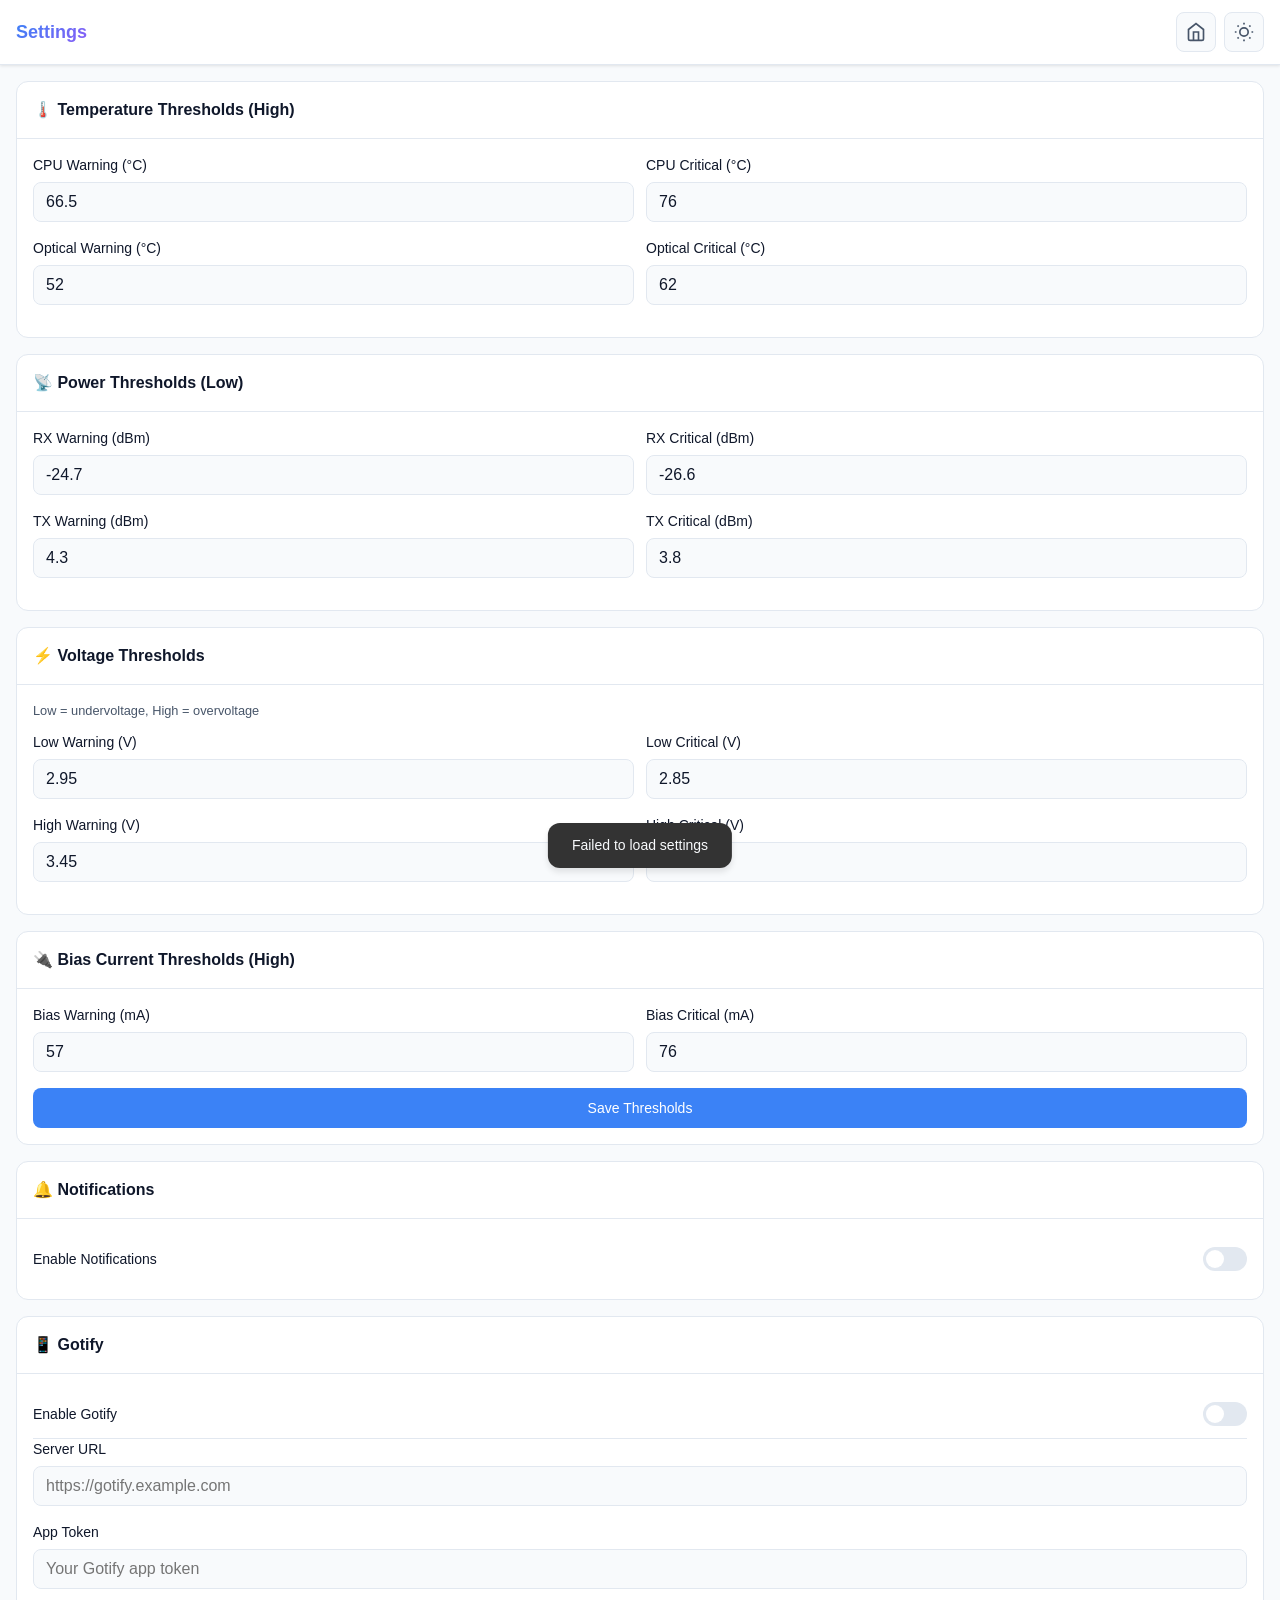
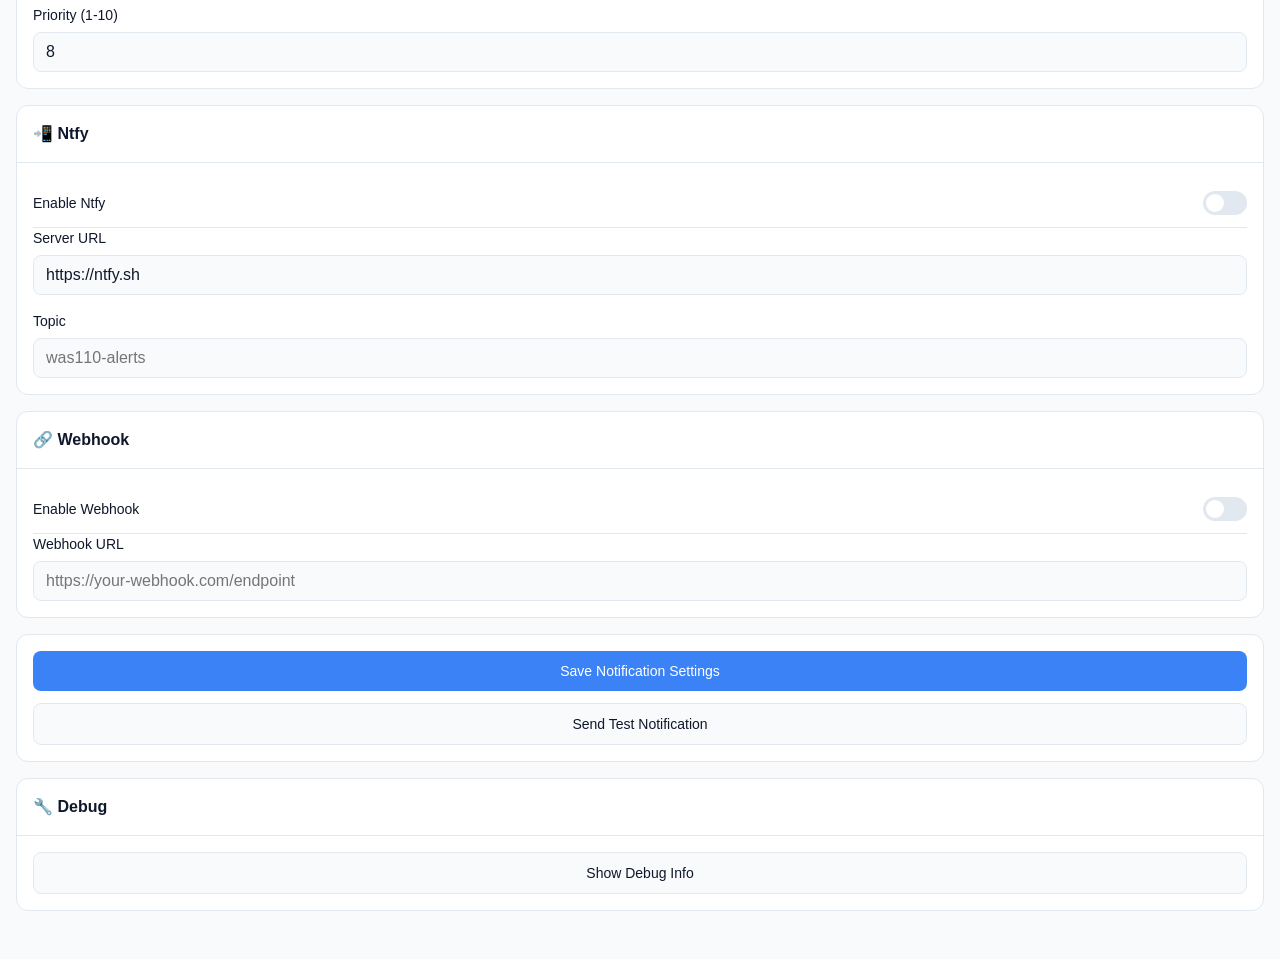
==== commit d512e24c: "feat: Update thresholds based on WAS-110/PRX126 specs with 5% safety margin - Temperature: 66.5°C wa" ====
--- a/static/settings.html
+++ b/static/settings.html
@@ -34,78 +34,95 @@
     <main class="main">
         <!-- Alert Thresholds -->
         <div class="settings-section">
-            <div class="settings-header">🌡️ Temperature Thresholds</div>
+            <div class="settings-header">🌡️ Temperature Thresholds (High)</div>
             <div class="settings-content">
                 <div class="form-row">
                     <div class="form-group">
                         <label class="form-label">CPU Warning (°C)</label>
-                        <input type="number" class="form-input" id="temp1_warning" value="65">
+                        <input type="number" step="0.1" class="form-input" id="temp1_warning" value="66.5">
                     </div>
                     <div class="form-group">
                         <label class="form-label">CPU Critical (°C)</label>
-                        <input type="number" class="form-input" id="temp1_critical" value="75">
+                        <input type="number" step="0.1" class="form-input" id="temp1_critical" value="76">
                     </div>
                 </div>
                 <div class="form-row">
                     <div class="form-group">
                         <label class="form-label">Optical Warning (°C)</label>
-                        <input type="number" class="form-input" id="optical_temp_warning" value="55">
+                        <input type="number" step="0.1" class="form-input" id="optical_temp_warning" value="52">
                     </div>
                     <div class="form-group">
                         <label class="form-label">Optical Critical (°C)</label>
-                        <input type="number" class="form-input" id="optical_temp_critical" value="65">
-                    </div>
-                </div>
-            </div>
-        </div>
-
-        <div class="settings-section">
-            <div class="settings-header">📡 Power Thresholds</div>
+                        <input type="number" step="0.1" class="form-input" id="optical_temp_critical" value="62">
+                    </div>
+                </div>
+            </div>
+        </div>
+
+        <div class="settings-section">
+            <div class="settings-header">📡 Power Thresholds (Low)</div>
             <div class="settings-content">
                 <div class="form-row">
                     <div class="form-group">
                         <label class="form-label">RX Warning (dBm)</label>
-                        <input type="number" step="0.1" class="form-input" id="rx_power_warning" value="-25">
+                        <input type="number" step="0.1" class="form-input" id="rx_power_warning" value="-24.7">
                     </div>
                     <div class="form-group">
                         <label class="form-label">RX Critical (dBm)</label>
-                        <input type="number" step="0.1" class="form-input" id="rx_power_critical" value="-28">
+                        <input type="number" step="0.1" class="form-input" id="rx_power_critical" value="-26.6">
                     </div>
                 </div>
                 <div class="form-row">
                     <div class="form-group">
                         <label class="form-label">TX Warning (dBm)</label>
-                        <input type="number" step="0.1" class="form-input" id="tx_power_warning" value="-1">
+                        <input type="number" step="0.1" class="form-input" id="tx_power_warning" value="4.3">
                     </div>
                     <div class="form-group">
                         <label class="form-label">TX Critical (dBm)</label>
-                        <input type="number" step="0.1" class="form-input" id="tx_power_critical" value="-3">
-                    </div>
-                </div>
-            </div>
-        </div>
-
-        <div class="settings-section">
-            <div class="settings-header">⚡ Voltage & Bias Thresholds</div>
-            <div class="settings-content">
-                <div class="form-row">
-                    <div class="form-group">
-                        <label class="form-label">Voltage Warning (V)</label>
-                        <input type="number" step="0.01" class="form-input" id="voltage_warning" value="3.1">
-                    </div>
-                    <div class="form-group">
-                        <label class="form-label">Voltage Critical (V)</label>
-                        <input type="number" step="0.01" class="form-input" id="voltage_critical" value="3.0">
-                    </div>
-                </div>
+                        <input type="number" step="0.1" class="form-input" id="tx_power_critical" value="3.8">
+                    </div>
+                </div>
+            </div>
+        </div>
+
+        <div class="settings-section">
+            <div class="settings-header">⚡ Voltage Thresholds</div>
+            <div class="settings-content">
+                <p style="font-size: 0.8rem; color: var(--text-secondary); margin-bottom: 0.75rem;">Low = undervoltage, High = overvoltage</p>
+                <div class="form-row">
+                    <div class="form-group">
+                        <label class="form-label">Low Warning (V)</label>
+                        <input type="number" step="0.01" class="form-input" id="voltage_low_warning" value="2.95">
+                    </div>
+                    <div class="form-group">
+                        <label class="form-label">Low Critical (V)</label>
+                        <input type="number" step="0.01" class="form-input" id="voltage_low_critical" value="2.85">
+                    </div>
+                </div>
+                <div class="form-row">
+                    <div class="form-group">
+                        <label class="form-label">High Warning (V)</label>
+                        <input type="number" step="0.01" class="form-input" id="voltage_high_warning" value="3.45">
+                    </div>
+                    <div class="form-group">
+                        <label class="form-label">High Critical (V)</label>
+                        <input type="number" step="0.01" class="form-input" id="voltage_high_critical" value="3.6">
+                    </div>
+                </div>
+            </div>
+        </div>
+
+        <div class="settings-section">
+            <div class="settings-header">🔌 Bias Current Thresholds (High)</div>
+            <div class="settings-content">
                 <div class="form-row">
                     <div class="form-group">
                         <label class="form-label">Bias Warning (mA)</label>
-                        <input type="number" step="0.1" class="form-input" id="bias_current_warning" value="50">
+                        <input type="number" step="0.1" class="form-input" id="bias_current_warning" value="57">
                     </div>
                     <div class="form-group">
                         <label class="form-label">Bias Critical (mA)</label>
-                        <input type="number" step="0.1" class="form-input" id="bias_current_critical" value="70">
+                        <input type="number" step="0.1" class="form-input" id="bias_current_critical" value="76">
                     </div>
                 </div>
                 <button class="btn btn-primary btn-block" id="save-thresholds">Save Thresholds</button>
@@ -275,10 +292,12 @@
                 document.getElementById('rx_power_critical').value = t.rx_power_critical;
                 document.getElementById('tx_power_warning').value = t.tx_power_warning;
                 document.getElementById('tx_power_critical').value = t.tx_power_critical;
-                document.getElementById('voltage_warning').value = t.voltage_warning || 3.1;
-                document.getElementById('voltage_critical').value = t.voltage_critical || 3.0;
-                document.getElementById('bias_current_warning').value = t.bias_current_warning || 50;
-                document.getElementById('bias_current_critical').value = t.bias_current_critical || 70;
+                document.getElementById('voltage_low_warning').value = t.voltage_low_warning || 2.95;
+                document.getElementById('voltage_low_critical').value = t.voltage_low_critical || 2.85;
+                document.getElementById('voltage_high_warning').value = t.voltage_high_warning || 3.45;
+                document.getElementById('voltage_high_critical').value = t.voltage_high_critical || 3.6;
+                document.getElementById('bias_current_warning').value = t.bias_current_warning || 57;
+                document.getElementById('bias_current_critical').value = t.bias_current_critical || 76;
 
                 // Notifications
                 const n = data.notifications;
@@ -310,8 +329,10 @@
                 rx_power_critical: parseFloat(document.getElementById('rx_power_critical').value),
                 tx_power_warning: parseFloat(document.getElementById('tx_power_warning').value),
                 tx_power_critical: parseFloat(document.getElementById('tx_power_critical').value),
-                voltage_warning: parseFloat(document.getElementById('voltage_warning').value),
-                voltage_critical: parseFloat(document.getElementById('voltage_critical').value),
+                voltage_low_warning: parseFloat(document.getElementById('voltage_low_warning').value),
+                voltage_low_critical: parseFloat(document.getElementById('voltage_low_critical').value),
+                voltage_high_warning: parseFloat(document.getElementById('voltage_high_warning').value),
+                voltage_high_critical: parseFloat(document.getElementById('voltage_high_critical').value),
                 bias_current_warning: parseFloat(document.getElementById('bias_current_warning').value),
                 bias_current_critical: parseFloat(document.getElementById('bias_current_critical').value),
             };
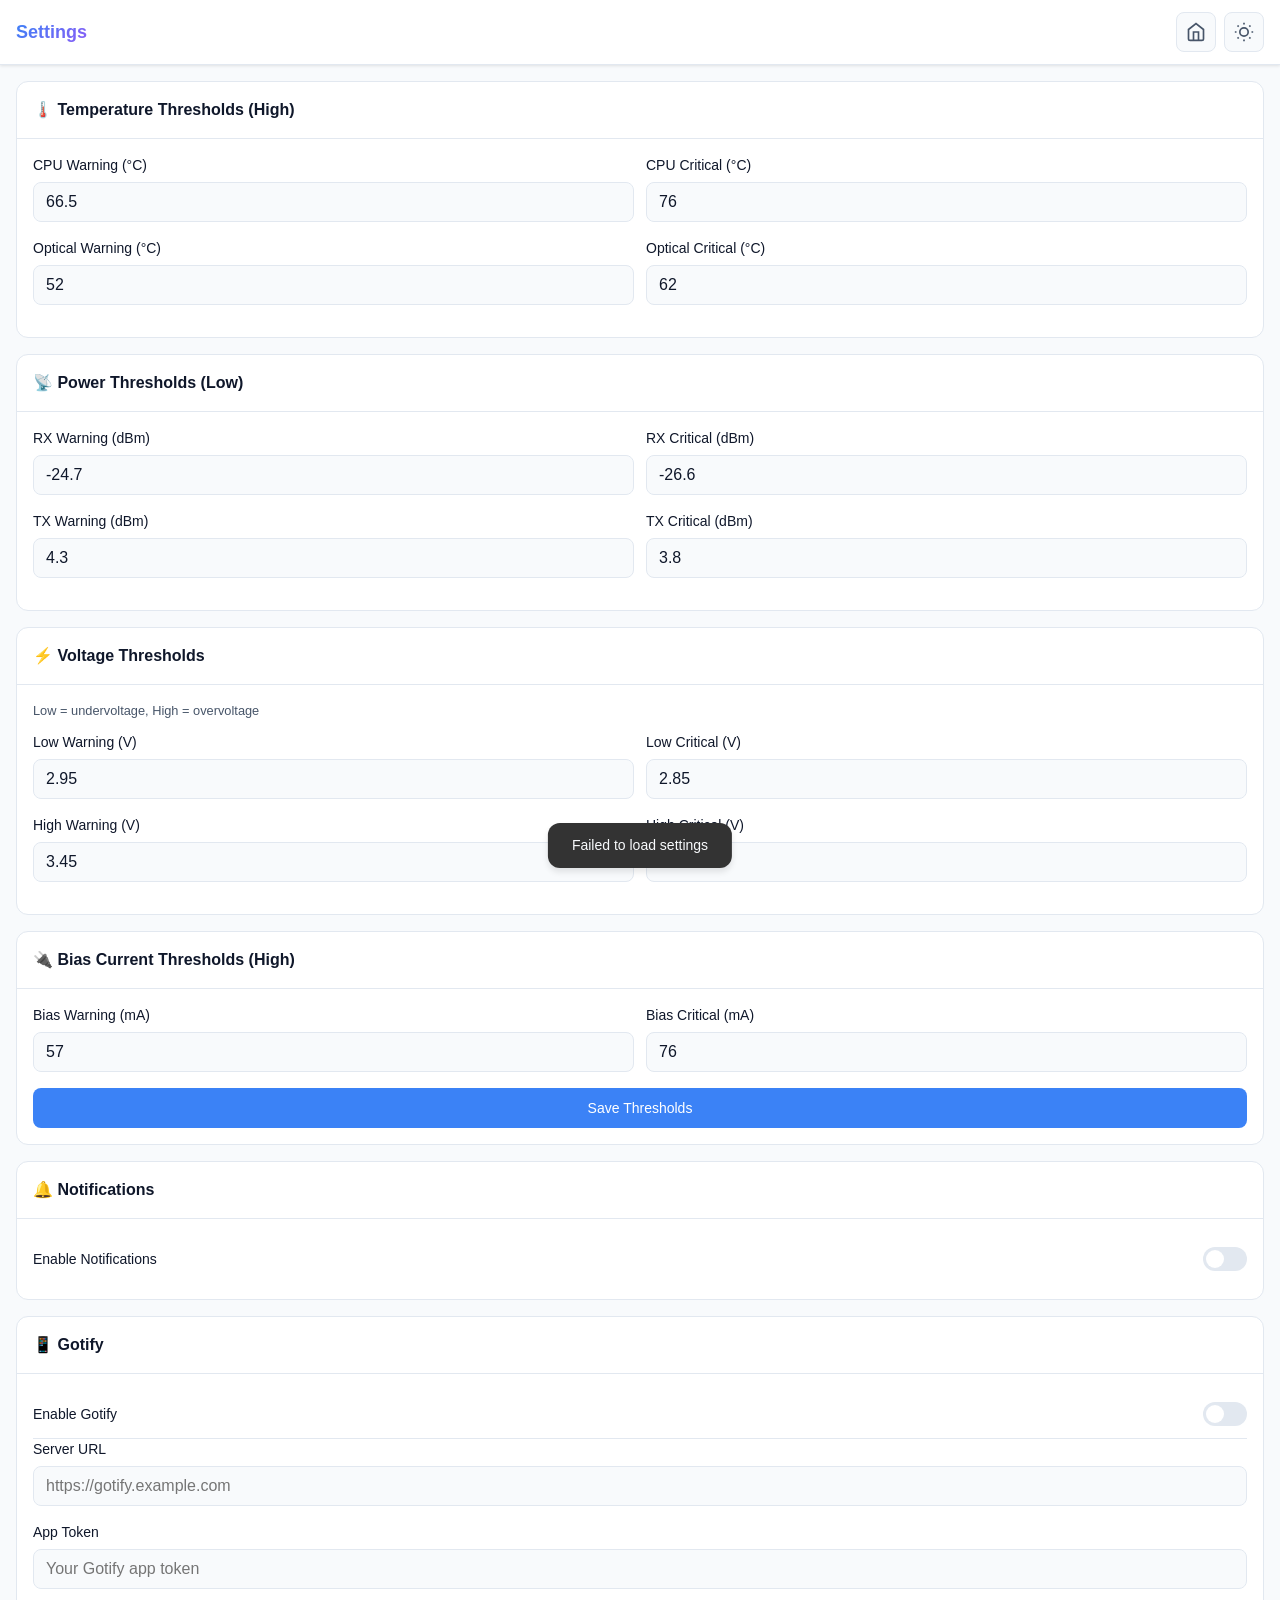
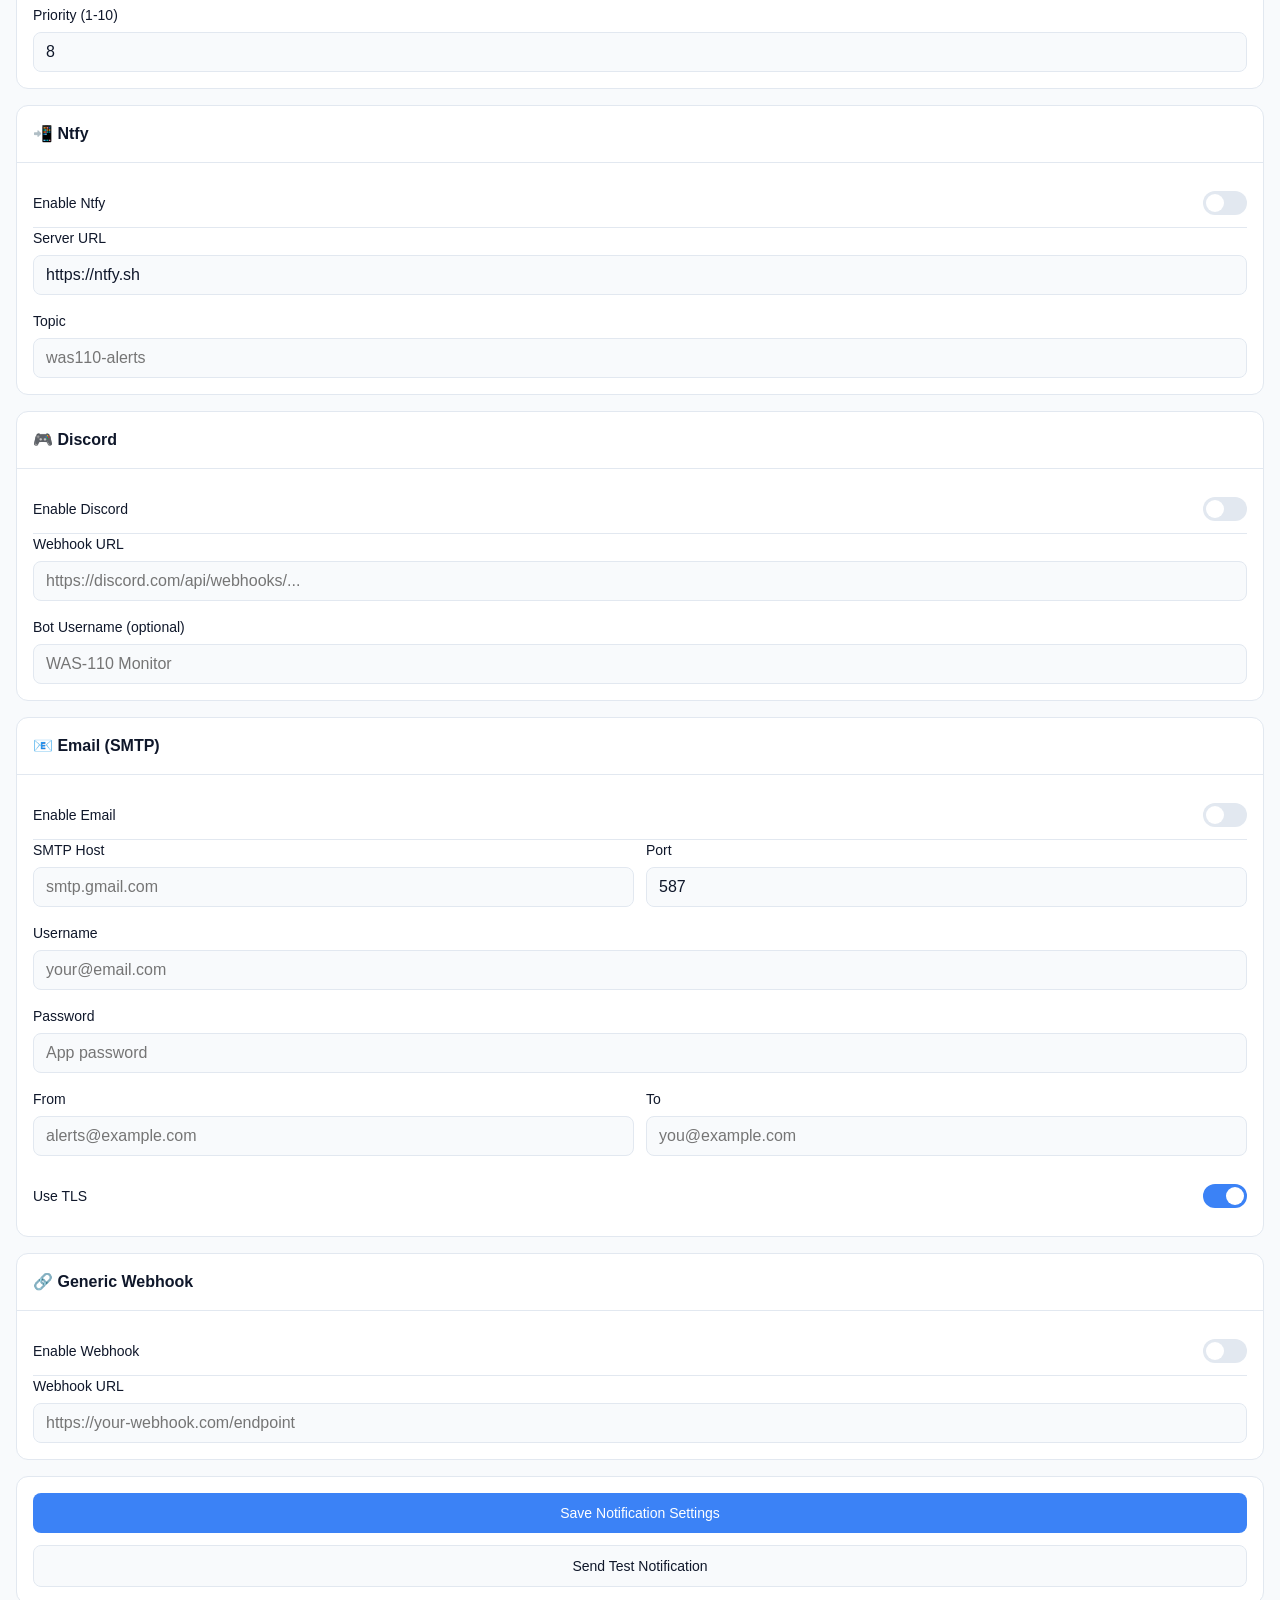
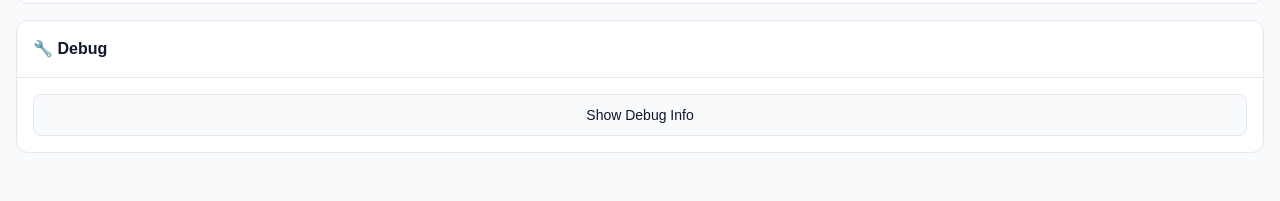
==== commit ca278eef: "feat: Add Discord webhook and Email SMTP notification support - Discord: Rich embeds with colored al" ====
--- a/static/settings.html
+++ b/static/settings.html
@@ -191,9 +191,80 @@
             </div>
         </div>
 
+        <!-- Discord -->
+        <div class="settings-section">
+            <div class="settings-header">🎮 Discord</div>
+            <div class="settings-content">
+                <div class="toggle-group">
+                    <span class="toggle-label">Enable Discord</span>
+                    <label class="toggle">
+                        <input type="checkbox" id="discord_enabled">
+                        <span class="toggle-slider"></span>
+                    </label>
+                </div>
+                <div class="form-group">
+                    <label class="form-label">Webhook URL</label>
+                    <input type="url" class="form-input" id="discord_webhook_url" placeholder="https://discord.com/api/webhooks/...">
+                </div>
+                <div class="form-group">
+                    <label class="form-label">Bot Username (optional)</label>
+                    <input type="text" class="form-input" id="discord_username" placeholder="WAS-110 Monitor">
+                </div>
+            </div>
+        </div>
+
+        <!-- Email SMTP -->
+        <div class="settings-section">
+            <div class="settings-header">📧 Email (SMTP)</div>
+            <div class="settings-content">
+                <div class="toggle-group">
+                    <span class="toggle-label">Enable Email</span>
+                    <label class="toggle">
+                        <input type="checkbox" id="email_enabled">
+                        <span class="toggle-slider"></span>
+                    </label>
+                </div>
+                <div class="form-row">
+                    <div class="form-group">
+                        <label class="form-label">SMTP Host</label>
+                        <input type="text" class="form-input" id="smtp_host" placeholder="smtp.gmail.com">
+                    </div>
+                    <div class="form-group">
+                        <label class="form-label">Port</label>
+                        <input type="number" class="form-input" id="smtp_port" value="587">
+                    </div>
+                </div>
+                <div class="form-group">
+                    <label class="form-label">Username</label>
+                    <input type="text" class="form-input" id="smtp_user" placeholder="your@email.com">
+                </div>
+                <div class="form-group">
+                    <label class="form-label">Password</label>
+                    <input type="password" class="form-input" id="smtp_password" placeholder="App password">
+                </div>
+                <div class="form-row">
+                    <div class="form-group">
+                        <label class="form-label">From</label>
+                        <input type="email" class="form-input" id="smtp_from" placeholder="alerts@example.com">
+                    </div>
+                    <div class="form-group">
+                        <label class="form-label">To</label>
+                        <input type="email" class="form-input" id="smtp_to" placeholder="you@example.com">
+                    </div>
+                </div>
+                <div class="toggle-group">
+                    <span class="toggle-label">Use TLS</span>
+                    <label class="toggle">
+                        <input type="checkbox" id="smtp_tls" checked>
+                        <span class="toggle-slider"></span>
+                    </label>
+                </div>
+            </div>
+        </div>
+
         <!-- Webhook -->
         <div class="settings-section">
-            <div class="settings-header">🔗 Webhook</div>
+            <div class="settings-header">🔗 Generic Webhook</div>
             <div class="settings-content">
                 <div class="toggle-group">
                     <span class="toggle-label">Enable Webhook</span>
@@ -309,6 +380,17 @@
                 document.getElementById('ntfy_enabled').checked = n.ntfy.enabled;
                 document.getElementById('ntfy_url').value = n.ntfy.url || 'https://ntfy.sh';
                 document.getElementById('ntfy_topic').value = n.ntfy.topic || '';
+                document.getElementById('discord_enabled').checked = n.discord?.enabled || false;
+                document.getElementById('discord_webhook_url').value = n.discord?.webhook_url || '';
+                document.getElementById('discord_username').value = n.discord?.username || 'WAS-110 Monitor';
+                document.getElementById('email_enabled').checked = n.email?.enabled || false;
+                document.getElementById('smtp_host').value = n.email?.smtp_host || '';
+                document.getElementById('smtp_port').value = n.email?.smtp_port || 587;
+                document.getElementById('smtp_user').value = n.email?.smtp_user || '';
+                document.getElementById('smtp_password').value = n.email?.smtp_password || '';
+                document.getElementById('smtp_from').value = n.email?.smtp_from || '';
+                document.getElementById('smtp_to').value = n.email?.smtp_to || '';
+                document.getElementById('smtp_tls').checked = n.email?.smtp_tls !== false;
                 document.getElementById('webhook_enabled').checked = n.webhook.enabled;
                 document.getElementById('webhook_url').value = n.webhook.url || '';
             } catch (e) {
@@ -361,6 +443,17 @@
                 ntfy_enabled: document.getElementById('ntfy_enabled').checked,
                 ntfy_url: document.getElementById('ntfy_url').value,
                 ntfy_topic: document.getElementById('ntfy_topic').value,
+                discord_enabled: document.getElementById('discord_enabled').checked,
+                discord_webhook_url: document.getElementById('discord_webhook_url').value,
+                discord_username: document.getElementById('discord_username').value || 'WAS-110 Monitor',
+                email_enabled: document.getElementById('email_enabled').checked,
+                smtp_host: document.getElementById('smtp_host').value,
+                smtp_port: parseInt(document.getElementById('smtp_port').value) || 587,
+                smtp_user: document.getElementById('smtp_user').value,
+                smtp_password: document.getElementById('smtp_password').value,
+                smtp_from: document.getElementById('smtp_from').value,
+                smtp_to: document.getElementById('smtp_to').value,
+                smtp_tls: document.getElementById('smtp_tls').checked,
                 webhook_enabled: document.getElementById('webhook_enabled').checked,
                 webhook_url: document.getElementById('webhook_url').value,
             };
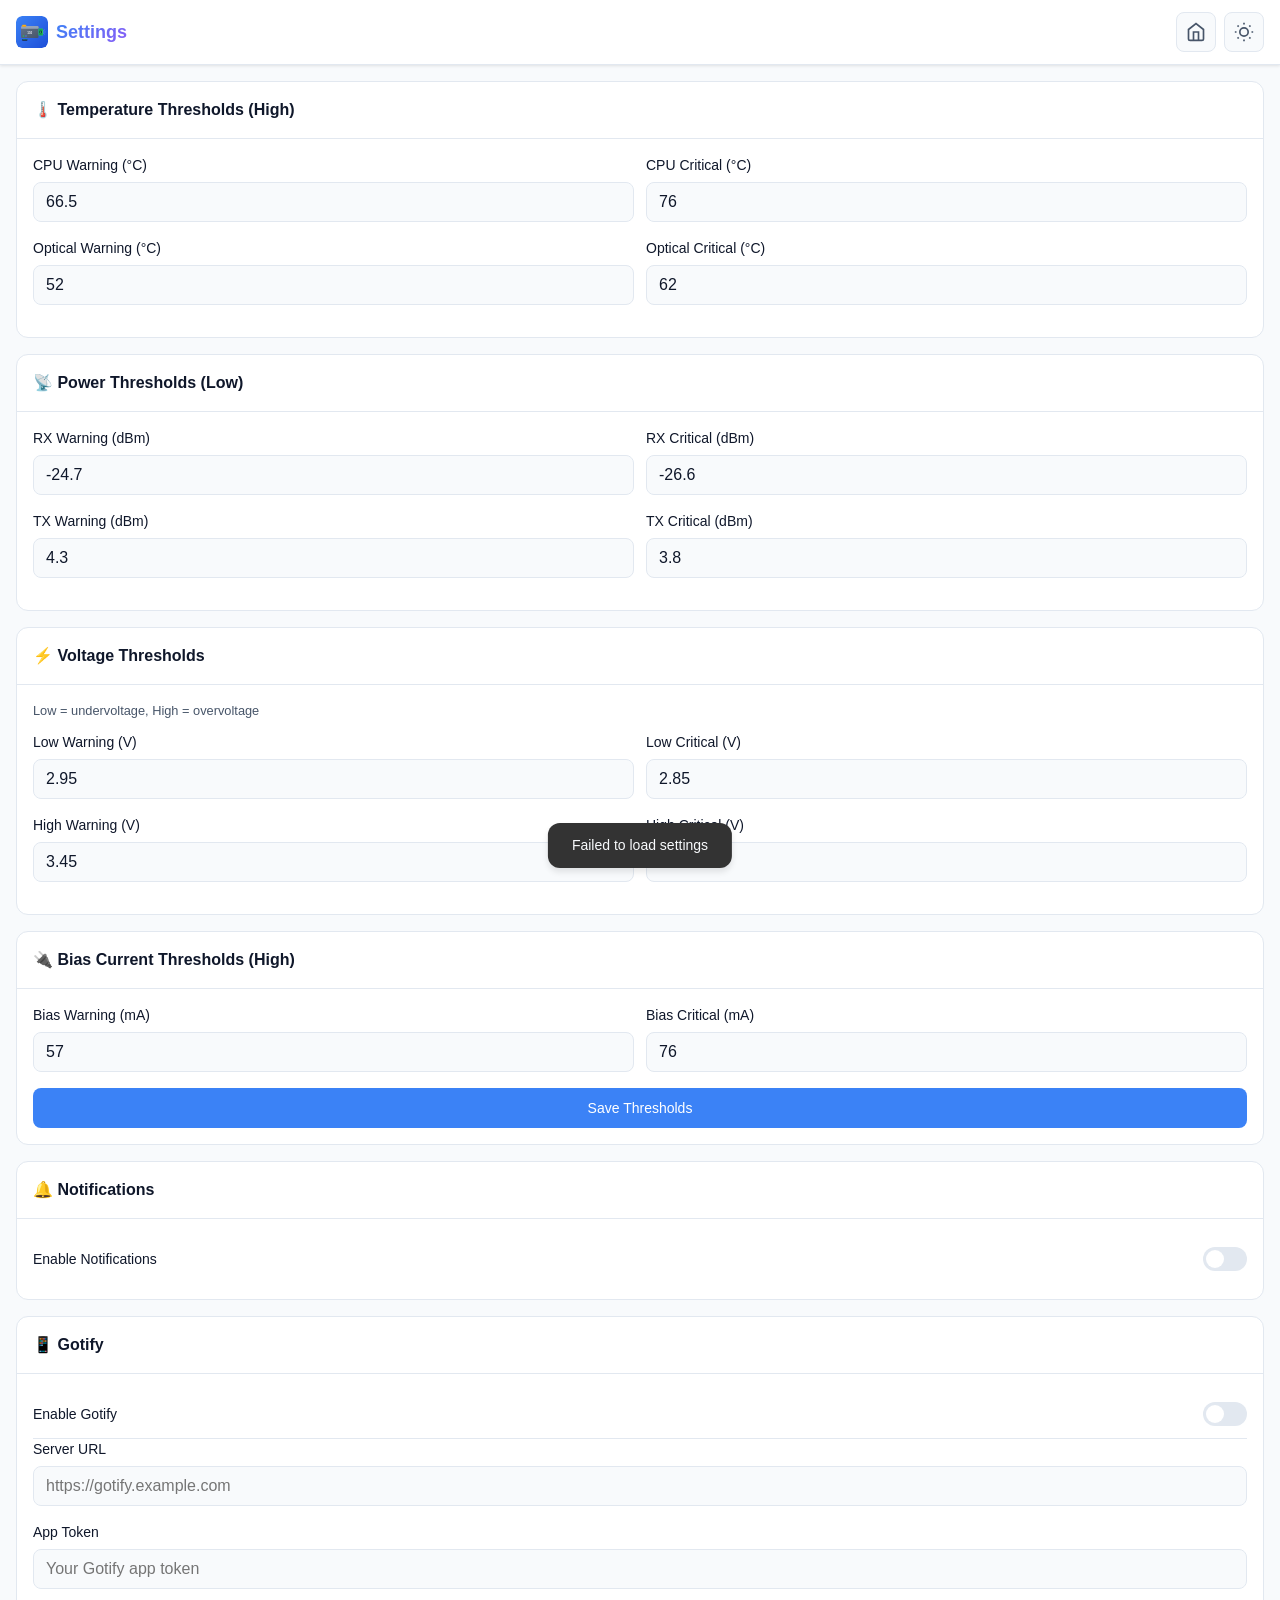
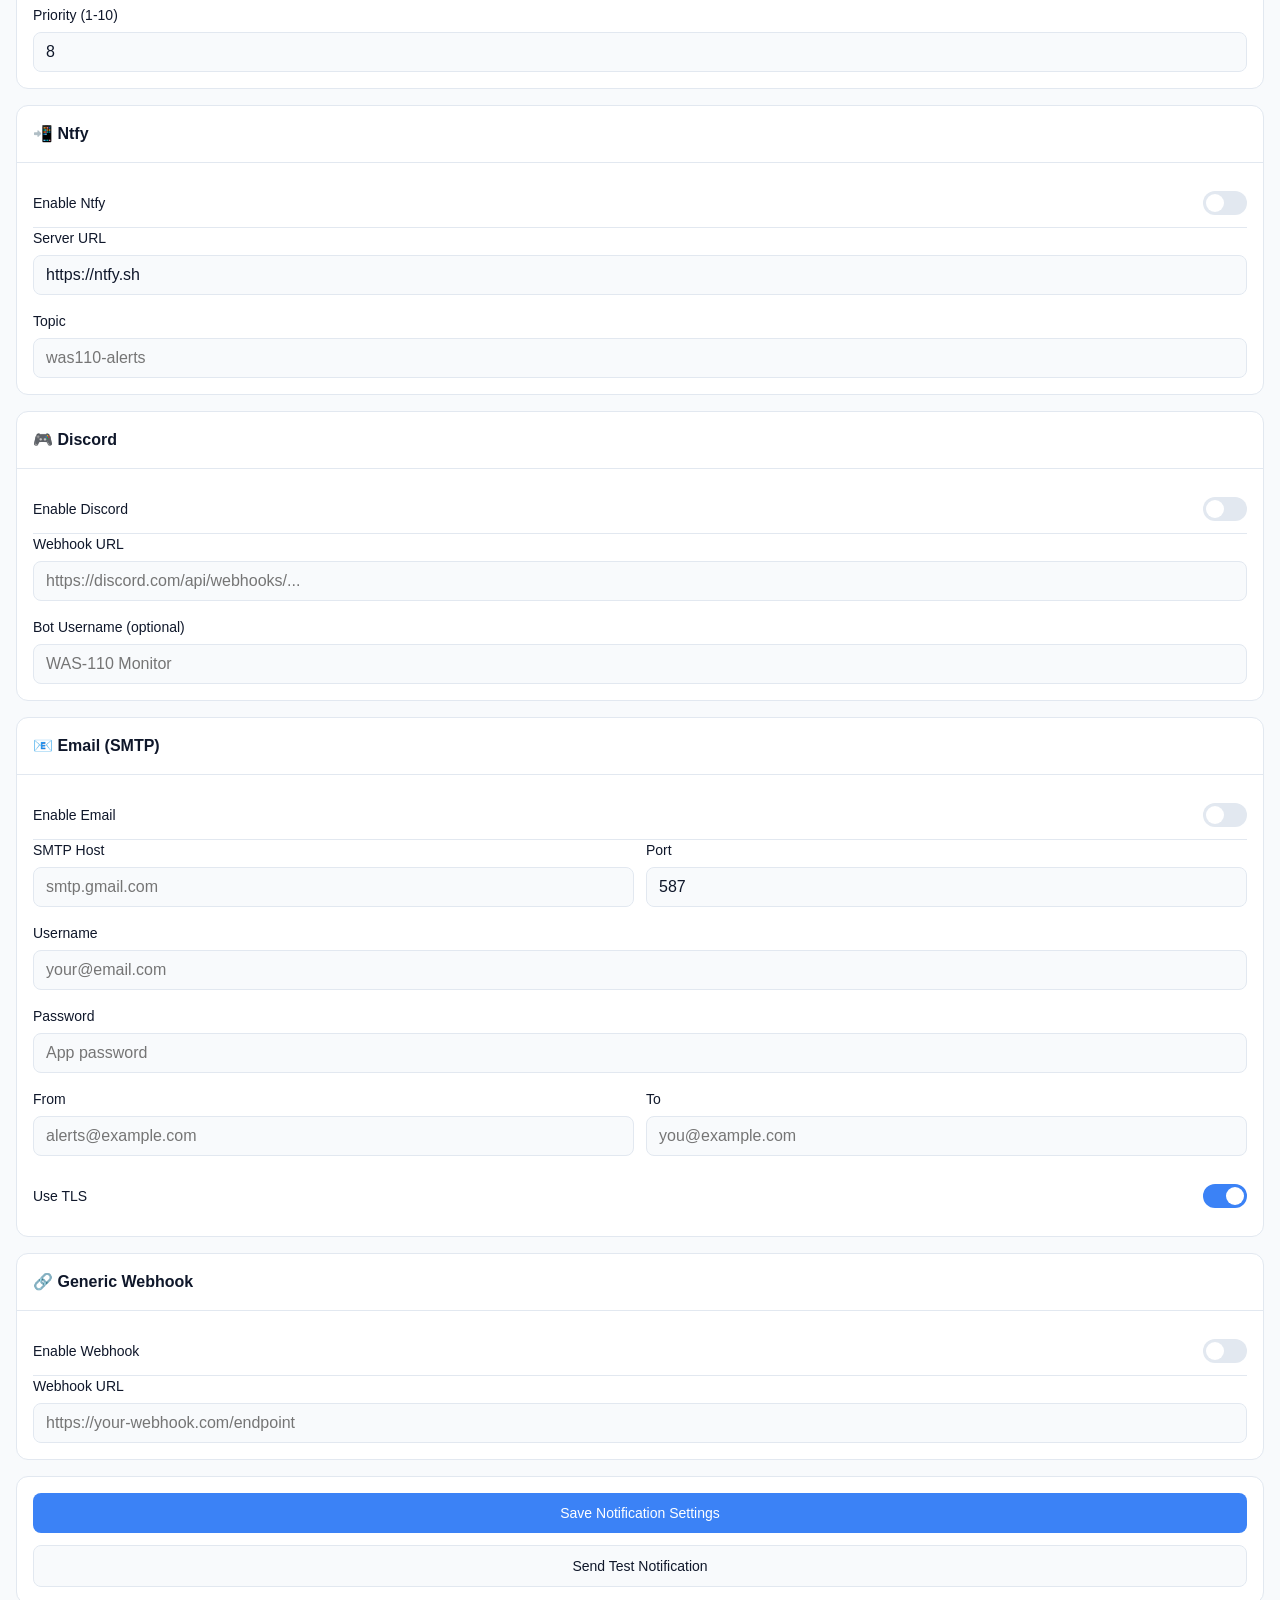
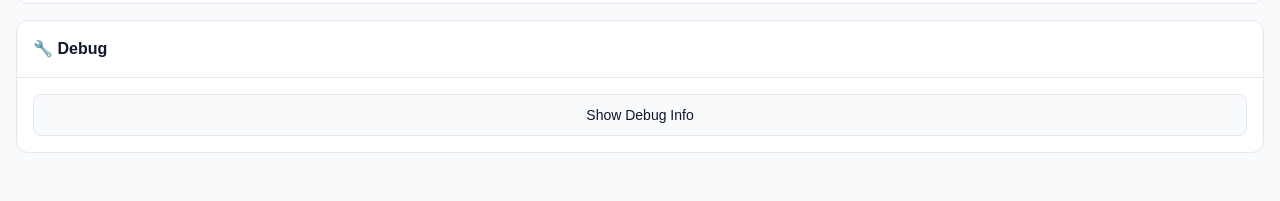
==== commit d86899c8: "feat: Add logo icon to UI header Display the WAS-110 SFP+ module icon alongside the title in the hea" ====
--- a/static/settings.html
+++ b/static/settings.html
@@ -7,13 +7,16 @@
     <title>Settings - WAS-110 Monitor</title>
     <link rel="manifest" href="/manifest.json">
     <link rel="stylesheet" href="/static/css/style.css">
-    <link rel="icon" href="data:image/svg+xml,<svg xmlns='http://www.w3.org/2000/svg' viewBox='0 0 100 100'><text y='.9em' font-size='90'>⚙️</text></svg>">
+    <link rel="icon" type="image/svg+xml" href="/static/icons/icon.svg">
 </head>
 <body>
     <!-- Header -->
     <header class="header">
         <div class="header-content">
-            <h1 class="logo">Settings</h1>
+            <div class="logo">
+                <img src="/static/icons/icon.svg" alt="WAS-110" class="logo-icon">
+                <span>Settings</span>
+            </div>
             <div class="header-actions">
                 <a href="/" class="icon-btn" title="Back to Dashboard">
                     <svg viewBox="0 0 24 24" fill="none" stroke="currentColor" stroke-width="2">
--- a/static/css/style.css
+++ b/static/css/style.css
@@ -79,12 +79,24 @@
 }
 
 .logo {
+    display: flex;
+    align-items: center;
+    gap: 0.5rem;
     font-size: 1.125rem;
     font-weight: 700;
+}
+
+.logo span {
     background: linear-gradient(135deg, #3b82f6, #8b5cf6);
     -webkit-background-clip: text;
     -webkit-text-fill-color: transparent;
     background-clip: text;
+}
+
+.logo-icon {
+    width: 32px;
+    height: 32px;
+    border-radius: 6px;
 }
 
 .header-actions {
@@ -308,6 +320,24 @@
 
 .time-btn:hover { background: var(--bg-primary); }
 .time-btn.active { background: var(--status-info); color: white; }
+
+/* Small Button */
+.btn-small {
+    padding: 0.35rem 0.75rem;
+    font-size: 0.75rem;
+    font-weight: 500;
+    border: 1px solid var(--border-color);
+    border-radius: 6px;
+    background: var(--bg-card);
+    color: var(--text-secondary);
+    cursor: pointer;
+    transition: all 0.2s;
+}
+.btn-small:hover {
+    background: var(--status-critical);
+    color: white;
+    border-color: var(--status-critical);
+}
 
 /* Charts */
 .charts-grid {
